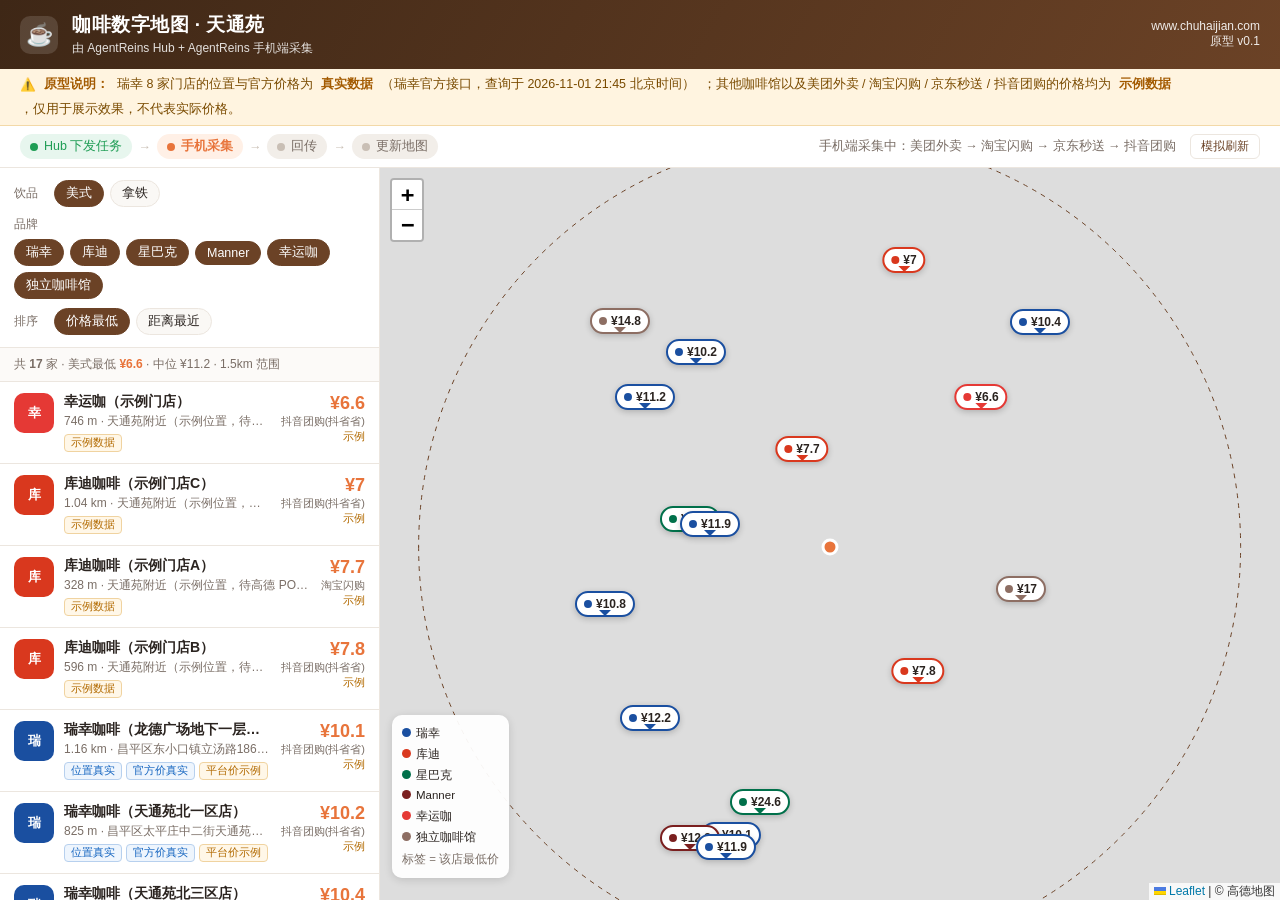
==== web/coffee-map/index.html @ 4ab8d0c3 "Add the Tiantongyuan coffee map as a static page. Vendor Leaflet 1.9.4 beside the page so it does no" ====
<!DOCTYPE html>
<html lang="zh-CN">
<head>
<meta charset="UTF-8">
<meta name="viewport" content="width=device-width, initial-scale=1, maximum-scale=1">
<title>咖啡数字地图 · 天通苑 | AgentReins Hub</title>
<link rel="stylesheet" href="./leaflet/leaflet.css">
<script src="./leaflet/leaflet.js"></script>
<style>
:root{--bg:#f6f3ef;--card:#fff;--ink:#2b2420;--sub:#7a6e66;--line:#ece6df;--brand:#6b4226;--accent:#e8743b;--ok:#1f9d55;--real:#1565c0;--demo:#b26a00;}
*{box-sizing:border-box;margin:0;padding:0}
html,body{height:100%;font-family:-apple-system,"PingFang SC","Microsoft YaHei","Noto Sans CJK SC",sans-serif;color:var(--ink);background:var(--bg)}
body{display:flex;flex-direction:column}
header{background:linear-gradient(120deg,#3e2716,#6b4226);color:#fff;padding:12px 20px;display:flex;align-items:center;gap:14px;flex-wrap:wrap}
.logo{width:38px;height:38px;border-radius:10px;background:#fff2;display:grid;place-items:center;font-size:22px}
header h1{font-size:19px;font-weight:700;letter-spacing:.5px}
header .subt{font-size:12px;opacity:.85;margin-top:2px}
header .right{margin-left:auto;font-size:12px;opacity:.9;text-align:right}
.demo-banner{background:#fff4e0;border-bottom:1px solid #f3d9a8;color:#7a4b00;font-size:12.5px;padding:7px 20px;display:flex;gap:8px;align-items:center;flex-wrap:wrap}
.demo-banner b{color:#a35a00}
.flow{background:#fff;border-bottom:1px solid var(--line);padding:8px 20px;display:flex;align-items:center;gap:6px;font-size:12.5px;overflow-x:auto;white-space:nowrap}
.step{display:flex;align-items:center;gap:6px;padding:4px 10px;border-radius:999px;background:#f2eee9;color:var(--sub);transition:.3s}
.step .dot{width:8px;height:8px;border-radius:50%;background:#c9bfb5}
.step.done{background:#e7f6ee;color:var(--ok)}.step.done .dot{background:var(--ok)}
.step.active{background:#fff0e6;color:var(--accent);font-weight:600}.step.active .dot{background:var(--accent);animation:pulse 1s infinite}
.arrow{color:#c9bfb5}
.flow .meta{margin-left:auto;color:var(--sub);padding-left:14px}
.flow button{margin-left:8px;border:1px solid var(--line);background:#fff;border-radius:6px;padding:3px 10px;cursor:pointer;font-size:12px;color:var(--brand)}
@keyframes pulse{50%{opacity:.3}}
main{flex:1;display:flex;min-height:0}
aside{width:380px;background:var(--card);border-right:1px solid var(--line);display:flex;flex-direction:column;min-height:0}
.filters{padding:12px 14px;border-bottom:1px solid var(--line);display:flex;flex-direction:column;gap:9px}
.row{display:flex;gap:6px;flex-wrap:wrap;align-items:center}
.row label{font-size:12px;color:var(--sub);width:34px}
.chip{border:1px solid var(--line);background:#faf8f5;border-radius:999px;padding:4px 11px;font-size:12.5px;cursor:pointer;user-select:none}
.chip.on{background:var(--brand);border-color:var(--brand);color:#fff}
.summary{padding:8px 14px;font-size:12px;color:var(--sub);border-bottom:1px solid var(--line);background:#fcfaf8}
.list{flex:1;overflow-y:auto}
.item{display:flex;gap:10px;padding:11px 14px;border-bottom:1px solid var(--line);cursor:pointer;transition:background .15s}
.item:hover{background:#faf6f1}.item.sel{background:#fff0e6}
.badge{width:40px;height:40px;border-radius:10px;display:grid;place-items:center;color:#fff;font-weight:700;font-size:13px;flex-shrink:0}
.item .info{flex:1;min-width:0}
.item .name{font-size:14px;font-weight:600;white-space:nowrap;overflow:hidden;text-overflow:ellipsis}
.item .addr{font-size:12px;color:var(--sub);white-space:nowrap;overflow:hidden;text-overflow:ellipsis;margin-top:2px}
.item .tags{margin-top:4px;display:flex;gap:4px;flex-wrap:wrap}
.tag{white-space:nowrap;display:inline-block;font-size:10.5px;padding:1px 6px;border-radius:4px;border:1px solid}
.tag.real{color:var(--real);border-color:#b7d0ee;background:#eef5fd}
.tag.demo{color:var(--demo);border-color:#f0d3a0;background:#fff7e8}
.tag.gray{color:var(--sub);border-color:var(--line);background:#f7f4f0}
.item .price{text-align:right;flex-shrink:0}
.item .price b{font-size:18px;color:var(--accent)}
.item .price small{display:block;font-size:11px;color:var(--sub)}
#map{flex:1;min-height:0}
.pin{background:none;border:none}
.pin div{transform:translate(-50%,-100%);position:absolute;left:0;top:0;background:#fff;border:2px solid var(--c);color:var(--ink);font-weight:700;font-size:12px;padding:2px 7px;border-radius:999px;white-space:nowrap;box-shadow:0 2px 6px #0003}
.pin div::after{content:"";position:absolute;left:50%;bottom:-7px;transform:translateX(-50%);border:6px solid transparent;border-top-color:var(--c)}
.pin div i{font-style:normal;display:inline-block;width:8px;height:8px;border-radius:50%;background:var(--c);margin-right:4px}
.pin.sel div{background:var(--c);color:#fff;z-index:999;transform:translate(-50%,-100%) scale(1.15)}
.pin.sel div i{background:#fff}
.card{position:absolute;right:16px;top:16px;width:430px;max-height:calc(100% - 32px);overflow-y:auto;background:#fff;border-radius:14px;box-shadow:0 10px 30px #0003;z-index:1000;display:none}
.card.show{display:block}
.card .hd{padding:14px 16px 10px;border-bottom:1px solid var(--line);position:relative}
.card .hd h2{font-size:17px;padding-right:28px}
.card .hd p{font-size:12.5px;color:var(--sub);margin-top:4px}
.close{position:absolute;right:12px;top:10px;border:none;background:#f2eee9;width:26px;height:26px;border-radius:50%;cursor:pointer;font-size:14px}
.card .bd{padding:10px 16px 14px}
.card h3{font-size:13.5px;margin:10px 0 6px;display:flex;justify-content:space-between;align-items:baseline}
.card h3 span{font-size:11.5px;color:var(--sub);font-weight:400}
table{width:100%;border-collapse:collapse;font-size:12.5px}
th{font-weight:500;color:var(--sub);text-align:left;padding:5px 4px;border-bottom:1px solid var(--line);font-size:11.5px}
td{padding:6px 4px;border-bottom:1px dashed var(--line);vertical-align:middle}
td.p{font-weight:700;text-align:right;white-space:nowrap}
td.p s{color:#b3a79c;font-weight:400;font-size:11px;margin-right:3px}
tr.best{background:#fff0e6}
tr.best td.p{color:var(--accent)}
.besttag{font-size:10px;background:var(--accent);color:#fff;border-radius:3px;padding:0 4px;margin-left:4px}
td.na{color:#c2b8ae;text-align:right}
td.t{font-size:11px;color:var(--sub);white-space:nowrap}
.note{font-size:11.5px;color:var(--sub);margin-top:10px;line-height:1.6;background:#faf8f5;border-radius:8px;padding:8px 10px}
.legend{position:absolute;left:12px;bottom:22px;z-index:900;background:#fffffff0;border-radius:10px;padding:8px 10px;font-size:11.5px;box-shadow:0 2px 8px #0002;line-height:1.8}
.legend i{display:inline-block;width:9px;height:9px;border-radius:50%;margin-right:5px}
.mapwrap{flex:1;position:relative;display:flex}
.toggle{display:none}
@media (max-width:820px){
 main{flex-direction:column-reverse}
 aside{width:100%;height:45%;border-right:none;border-top:1px solid var(--line)}
 .card{left:8px;right:8px;width:auto;top:8px;max-height:calc(100% - 16px)}
 header .right{display:none}
 .legend{bottom:8px}
 .flow .meta{display:none}
 .demo-banner{font-size:11.5px;padding:6px 12px}
 .demo-banner .long{display:none}
}
</style>
</head>
<body>
<header>
  <div class="logo">☕</div>
  <div>
    <h1>咖啡数字地图 · 天通苑</h1>
    <div class="subt">由 AgentReins Hub + AgentReins 手机端采集</div>
  </div>
  <div class="right">www.chuhaijian.com<br>原型 v0.1</div>
</header>
<div class="demo-banner">⚠️ <b>原型说明：</b><span class="short" style="display:none"></span>瑞幸 8 家门店的位置与官方价格为<b>真实数据</b><span class="long">（瑞幸官方接口，<span id="realTime"></span>）</span>；其他咖啡馆以及美团外卖 / 淘宝闪购 / 京东秒送 / 抖音团购的价格均为<b>示例数据</b>，仅用于展示效果，不代表实际价格。</div>
<div class="flow" id="flow">
  <div class="step" data-i="0"><span class="dot"></span>Hub 下发任务</div><span class="arrow">→</span>
  <div class="step" data-i="1"><span class="dot"></span>手机采集</div><span class="arrow">→</span>
  <div class="step" data-i="2"><span class="dot"></span>回传</div><span class="arrow">→</span>
  <div class="step" data-i="3"><span class="dot"></span>更新地图</div>
  <span class="meta" id="flowMeta">任务 #CM-TTY-001 · 只读采集，不下单</span>
  <button id="replay">模拟刷新</button>
</div>
<main>
  <aside>
    <div class="filters">
      <div class="row"><label>饮品</label><span class="chip on" data-drink="美式">美式</span><span class="chip" data-drink="拿铁">拿铁</span></div>
      <div class="row"><label>品牌</label><div class="row" id="brandChips"></div></div>
      <div class="row"><label>排序</label><span class="chip on" data-sort="price">价格最低</span><span class="chip" data-sort="dist">距离最近</span></div>
    </div>
    <div class="summary" id="summary"></div>
    <div class="list" id="list"></div>
  </aside>
  <div class="mapwrap">
    <div id="map"></div>
    <div class="legend" id="legend"></div>
    <div class="card" id="card"></div>
  </div>
</main>
<script>
// ===== 数据 =====
// 坐标为 GCJ-02（与高德瓦片一致）。中心：天通苑
const CENTER=[40.07,116.42];
const REAL_TIME='2026-11-01 21:45';   // 北京时间，瑞幸接口查询时间
const DEMO_TIME='2026-11-01 21:30';   // 示例数据的模拟采集时间
const PLATFORMS=[
  {k:'official',n:'品牌官方'},
  {k:'meituan',n:'美团外卖'},
  {k:'taobao',n:'淘宝闪购'},
  {k:'jd',n:'京东秒送'},
  {k:'douyin',n:'抖音团购(抖省省)'}
];
const BRANDS={
  '瑞幸':{c:'#1a4fa0',s:'瑞'},
  '库迪':{c:'#d9381e',s:'库'},
  '星巴克':{c:'#00704a',s:'星'},
  'Manner':{c:'#7a1f1f',s:'M'},
  '幸运咖':{c:'#e53935',s:'幸'},
  '独立咖啡馆':{c:'#8d6e63',s:'独'}
};
// 瑞幸：真实门店（queryShopList）+ 真实官方价（searchProductForMcp，大杯 标准美式 / 拿铁）
// initialPrice = 标价, estimatePrice = App 预估到手价
const luckinReal=[
 {id:389043,name:'瑞幸咖啡（天通苑北一区店）',addr:'昌平区太平庄中二街天通苑甲5号底商',lat:40.075971,lng:116.414246,hours:'07:00-22:00'},
 {id:385558,name:'瑞幸咖啡（华联天通苑店）',addr:'昌平区东三旗路28号华联天通苑购物中心负一层B1-ZD-24号',lat:40.070308,lng:116.414877,hours:'09:00-21:00'},
 {id:607210,name:'瑞幸咖啡（天通苑站B口临街店）',addr:'昌平区东小口镇天通苑西苑三区36号楼一层3单元102',lat:40.074488,lng:116.41209,hours:'07:00-21:30'},
 {id:604175,name:'瑞幸咖啡（天通西苑店）',addr:'昌平区太平庄中街天通西苑一区25号楼一层102',lat:40.067692,lng:116.410346,hours:'07:00-21:00'},
 {id:378023,name:'瑞幸咖啡（新华未来城B座店）',addr:'昌平区立汤路175号新华未来城大厦一层大堂',lat:40.063946,lng:116.412292,hours:'07:00-18:30'},
 {id:618778,name:'瑞幸咖啡（天通苑北三区店）',addr:'昌平区北七家镇天通北苑三区6号楼5单元102',lat:40.076955,lng:116.429043,hours:'07:00-21:00'},
 {id:614691,name:'瑞幸咖啡（龙德广场地下一层店）',addr:'昌平区东小口镇立汤路186号院1号楼龙德广场负一层B1009',lat:40.060095,lng:116.415782,hours:'10:00-21:30'},
 {id:378710,name:'瑞幸咖啡（龙德广场店）',addr:'昌平区立汤路186号龙德广场四层20号',lat:40.059723,lng:116.415535,hours:'10:00-21:00'}
];
const LUCKIN_PRICE={'美式':{list:15,est:12.45,prod:'标准美式 大杯'},'拿铁':{list:17,est:13.9,prod:'拿铁 大杯'}};

// 简单可复现的伪随机，用于生成示例平台价
let seed=7;function rnd(){seed=(seed*9301+49297)%233280;return seed/233280}
function demoPrice(base,spread){return Math.round((base+(rnd()-0.5)*spread)*10)/10}
function cell(p,src,real,time,orig){return p==null?null:{p,src,real,time,orig}}
function demoPlatforms(baseA,baseL,opts={}){
  const out={'美式':{},'拿铁':{}};
  for(const [d,b] of [['美式',baseA],['拿铁',baseL]]){
    out[d].meituan=cell(demoPrice(b*0.92,3),'手机端·美团外卖',false,DEMO_TIME);
    out[d].taobao=opts.noTaobao?null:cell(demoPrice(b*0.9,3),'手机端·淘宝闪购',false,DEMO_TIME);
    out[d].jd=opts.noJd?null:cell(demoPrice(b*0.95,3),'手机端·京东秒送',false,DEMO_TIME);
    out[d].douyin=opts.noDy?null:cell(demoPrice(b*0.8,2.5),'手机端·抖音团购',false,DEMO_TIME);
  }
  return out;
}
const cafes=[];
luckinReal.forEach((s,i)=>{
  const pr=demoPlatforms(13.5,15.5,{noDy:i%3===1,noJd:i%4===2});
  for(const d of ['美式','拿铁']) pr[d].official=cell(LUCKIN_PRICE[d].est,'瑞幸官方接口（真实）',true,REAL_TIME,LUCKIN_PRICE[d].list);
  cafes.push({...s,brand:'瑞幸',realLoc:true,prices:pr,prodNote:'瑞幸官方价：标准美式 / 拿铁，大杯，App 预估到手价（划线为标价）'});
});
// 示例门店（位置与价格均为示例）
const demoShops=[
 ['库迪咖啡（示例门店A）','库迪',40.0728,116.4188,9.9,12.9,{}],
 ['库迪咖啡（示例门店B）','库迪',40.0655,116.4238,9.9,12.9,{noJd:true}],
 ['库迪咖啡（示例门店C）','库迪',40.0790,116.4232,9.9,12.9,{}],
 ['星巴克（示例门店A）','星巴克',40.0612,116.4170,30,33,{noTaobao:true}],
 ['星巴克（示例门店B）','星巴克',40.0705,116.4140,30,33,{}],
 ['Manner Coffee（示例门店）','Manner',40.0600,116.4140,15,20,{noDy:true}],
 ['幸运咖（示例门店）','幸运咖',40.0745,116.4265,8,10,{noJd:true}],
 ['独立咖啡馆（示例·街角烘焙）','独立咖啡馆',40.0682,116.4282,22,26,{noTaobao:true,noJd:true}],
 ['独立咖啡馆（示例·社区小店）','独立咖啡馆',40.0770,116.4110,18,22,{noJd:true}]
];
demoShops.forEach(([name,brand,lat,lng,a,l,opts],i)=>{
  const pr=demoPlatforms(a,l,opts);
  pr['美式'].official=cell(a,'品牌官方（示例）',false,DEMO_TIME);
  pr['拿铁'].official=cell(l,'品牌官方（示例）',false,DEMO_TIME);
  cafes.push({id:'demo'+i,name,brand,addr:'天通苑附近（示例位置，待高德 POI 替换）',lat,lng,hours:'—',realLoc:false,prices:pr,prodNote:'示例价格：大杯美式 / 拿铁'});
});
function dist(a,b){const R=6371e3,toR=x=>x*Math.PI/180;const dLat=toR(b[0]-a[0]),dLng=toR(b[1]-a[1]);const h=Math.sin(dLat/2)**2+Math.cos(toR(a[0]))*Math.cos(toR(b[0]))*Math.sin(dLng/2)**2;return 2*R*Math.asin(Math.sqrt(h))}
cafes.forEach(c=>c.dist=dist(CENTER,[c.lat,c.lng]));
function cheapest(c,d){let best=null;for(const pf of PLATFORMS){const x=c.prices[d][pf.k];if(x&&(!best||x.p<best.p))best={...x,k:pf.k,n:pf.n}}return best}
const fmtD=m=>m<1000?Math.round(m)+' m':(m/1000).toFixed(2)+' km';
const fmtP=p=>'¥'+String(+p.toFixed(2));

// ===== 状态 =====
const state={drink:'美式',sort:'price',brands:new Set(Object.keys(BRANDS)),sel:null};

// ===== 地图 =====
const map=L.map('map',{zoomControl:true,attributionControl:true}).setView(CENTER,15);
L.tileLayer('https://webrd0{s}.is.autonavi.com/appmaptile?lang=zh_cn&size=1&scale=1&style=8&x={x}&y={y}&z={z}',{subdomains:['1','2','3','4'],maxZoom:18,attribution:'© 高德地图'}).addTo(map);
L.circleMarker(CENTER,{radius:7,color:'#fff',weight:3,fillColor:'#e8743b',fillOpacity:1}).addTo(map).bindTooltip('天通苑（中心）',{direction:'top'});
L.circle(CENTER,{radius:1500,color:'#6b4226',weight:1,dashArray:'4 6',fill:false}).addTo(map);
const markers={};

function render(){
  const d=state.drink;
  let rows=cafes.filter(c=>state.brands.has(c.brand)).map(c=>({c,best:cheapest(c,d)}));
  rows.sort((a,b)=>state.sort==='price'?(a.best.p-b.best.p||a.c.dist-b.c.dist):(a.c.dist-b.c.dist));
  // 列表
  const list=document.getElementById('list');list.innerHTML='';
  rows.forEach(({c,best})=>{
    const el=document.createElement('div');el.className='item'+(state.sel===c.id?' sel':'');
    const b=BRANDS[c.brand];
    el.innerHTML=`<div class="badge" style="background:${b.c}">${b.s}</div>
      <div class="info"><div class="name">${c.name}</div><div class="addr">${fmtD(c.dist)} · ${c.addr}</div>
      <div class="tags">${c.realLoc?'<span class="tag real">位置真实</span><span class="tag real">官方价真实</span><span class="tag demo">平台价示例</span>':'<span class="tag demo">示例数据</span>'}</div></div>
      <div class="price"><b>${fmtP(best.p)}</b><small>${best.n}</small>${best.real?'':'<small style="color:var(--demo)">示例</small>'}</div>`;
    el.onclick=()=>select(c.id,true);
    list.appendChild(el);
  });
  const all=rows.map(r=>r.best.p);
  document.getElementById('summary').innerHTML=rows.length?`共 <b>${rows.length}</b> 家 · ${d}最低 <b style="color:var(--accent)">${fmtP(Math.min(...all))}</b> · 中位 ${fmtP(all.slice().sort((a,b)=>a-b)[Math.floor(all.length/2)])} · 1.5km 范围`:'没有符合条件的门店';
  // 标记
  Object.values(markers).forEach(m=>map.removeLayer(m));
  rows.forEach(({c,best})=>{
    const b=BRANDS[c.brand];
    const icon=L.divIcon({className:'pin'+(state.sel===c.id?' sel':''),html:`<div style="--c:${b.c}"><i></i>${fmtP(best.p)}</div>`,iconSize:[0,0]});
    const m=L.marker([c.lat,c.lng],{icon,zIndexOffset:state.sel===c.id?1000:0,title:c.name}).addTo(map);
    m.on('click',()=>select(c.id,false));
    markers[c.id]=m;
  });
  if(state.sel)showCard(cafes.find(c=>c.id===state.sel));
}
function select(id,pan){state.sel=id;const c=cafes.find(x=>x.id===id);if(pan)map.panTo([c.lat,c.lng]);render()}
function showCard(c){
  const card=document.getElementById('card');
  const tbl=d=>{
    const best=cheapest(c,d);
    return `<h3>${d}<span>最低 ${fmtP(best.p)} · ${best.n}</span></h3><table><tr><th>平台</th><th style="text-align:right">价格</th><th>来源</th><th>更新</th></tr>`+
    PLATFORMS.map(pf=>{const x=c.prices[d][pf.k];
      if(!x)return `<tr><td>${pf.n}</td><td class="na">未上架</td><td>—</td><td class="t">—</td></tr>`;
      const isBest=x.p===best.p;
      return `<tr class="${isBest?'best':''}"><td>${pf.n}${isBest?'<span class="besttag">最低</span>':''}</td><td class="p">${x.orig?`<s>¥${x.orig}</s>`:''}${fmtP(x.p)}</td><td>${x.src} <span class="tag ${x.real?'real':'demo'}">${x.real?'真实':'示例数据'}</span></td><td class="t">${x.time.slice(5)}</td></tr>`}).join('')+'</table>';
  };
  card.innerHTML=`<div class="hd"><button class="close" onclick="closeCard()">✕</button><h2>${c.name}</h2>
   <p>📍 ${c.addr}</p><p>🚶 距天通苑中心 ${fmtD(c.dist)} · 🕘 ${c.hours} ${c.realLoc?'<span class="tag real">位置：瑞幸官方（真实）</span>':'<span class="tag demo">位置：示例</span>'}</p></div>
   <div class="bd">${tbl('美式')}${tbl('拿铁')}
   <div class="note">${c.prodNote}。<br>平台价由 AgentReins 手机端按定位在各 App 内<b>只读</b>查看后回传 Hub（当前为示例数据）；全程不下单、不领券、按正常浏览节奏采集。时间为北京时间。</div></div>`;
  card.classList.add('show');
}
function closeCard(){state.sel=null;document.getElementById('card').classList.remove('show');render()}

// ===== 筛选 =====
const bc=document.getElementById('brandChips');
Object.keys(BRANDS).forEach(b=>{const s=document.createElement('span');s.className='chip on';s.textContent=b;s.onclick=()=>{state.brands.has(b)?state.brands.delete(b):state.brands.add(b);s.classList.toggle('on');render()};bc.appendChild(s)});
document.querySelectorAll('[data-drink]').forEach(el=>el.onclick=()=>{document.querySelectorAll('[data-drink]').forEach(e=>e.classList.remove('on'));el.classList.add('on');state.drink=el.dataset.drink;render()});
document.querySelectorAll('[data-sort]').forEach(el=>el.onclick=()=>{document.querySelectorAll('[data-sort]').forEach(e=>e.classList.remove('on'));el.classList.add('on');state.sort=el.dataset.sort;render()});
document.getElementById('legend').innerHTML=Object.entries(BRANDS).map(([k,v])=>`<div><i style="background:${v.c}"></i>${k}</div>`).join('')+'<div style="color:#7a6e66;margin-top:2px">标签 = 该店最低价</div>';
document.getElementById('realTime').textContent='查询于 '+REAL_TIME+' 北京时间';

// ===== 任务流程（模拟）=====
const flowTexts=['Hub 已下发任务 #CM-TTY-001（天通苑 · 4 个平台）','手机端采集中：美团外卖 → 淘宝闪购 → 京东秒送 → 抖音团购','回传 17 家门店 / 136 条价格到 Hub','地图已更新 · '+DEMO_TIME+'（示例）'];
function runFlow(final){
  const steps=[...document.querySelectorAll('.step')];const meta=document.getElementById('flowMeta');
  if(final){steps.forEach(s=>{s.className='step done'});meta.textContent=flowTexts[3];return}
  let i=0;steps.forEach(s=>s.className='step');
  (function tick(){steps.forEach((s,j)=>s.className='step'+(j<i?' done':j===i?' active':''));meta.textContent=flowTexts[i];
    if(i<3){i++;setTimeout(tick,1100)}else setTimeout(()=>runFlow(true),900)})();
}
document.getElementById('replay').onclick=()=>runFlow(false);
render();
if(location.hash==='#static'){runFlow(true)}else runFlow(false);
if(location.hash==='#static'||location.search.includes('demo=card'))select(389043,false);
</script>
</body>
</html>
---- web/coffee-map/leaflet/leaflet.css ----
/* required styles */

.leaflet-pane,
.leaflet-tile,
.leaflet-marker-icon,
.leaflet-marker-shadow,
.leaflet-tile-container,
.leaflet-pane > svg,
.leaflet-pane > canvas,
.leaflet-zoom-box,
.leaflet-image-layer,
.leaflet-layer {
	position: absolute;
	left: 0;
	top: 0;
	}
.leaflet-container {
	overflow: hidden;
	}
.leaflet-tile,
.leaflet-marker-icon,
.leaflet-marker-shadow {
	-webkit-user-select: none;
	   -moz-user-select: none;
	        user-select: none;
	  -webkit-user-drag: none;
	}
/* Prevents IE11 from highlighting tiles in blue */
.leaflet-tile::selection {
	background: transparent;
}
/* Safari renders non-retina tile on retina better with this, but Chrome is worse */
.leaflet-safari .leaflet-tile {
	image-rendering: -webkit-optimize-contrast;
	}
/* hack that prevents hw layers "stretching" when loading new tiles */
.leaflet-safari .leaflet-tile-container {
	width: 1600px;
	height: 1600px;
	-webkit-transform-origin: 0 0;
	}
.leaflet-marker-icon,
.leaflet-marker-shadow {
	display: block;
	}
/* .leaflet-container svg: reset svg max-width decleration shipped in Joomla! (joomla.org) 3.x */
/* .leaflet-container img: map is broken in FF if you have max-width: 100% on tiles */
.leaflet-container .leaflet-overlay-pane svg {
	max-width: none !important;
	max-height: none !important;
	}
.leaflet-container .leaflet-marker-pane img,
.leaflet-container .leaflet-shadow-pane img,
.leaflet-container .leaflet-tile-pane img,
.leaflet-container img.leaflet-image-layer,
.leaflet-container .leaflet-tile {
	max-width: none !important;
	max-height: none !important;
	width: auto;
	padding: 0;
	}

.leaflet-container img.leaflet-tile {
	/* See: https://bugs.chromium.org/p/chromium/issues/detail?id=600120 */
	mix-blend-mode: plus-lighter;
}

.leaflet-container.leaflet-touch-zoom {
	-ms-touch-action: pan-x pan-y;
	touch-action: pan-x pan-y;
	}
.leaflet-container.leaflet-touch-drag {
	-ms-touch-action: pinch-zoom;
	/* Fallback for FF which doesn't support pinch-zoom */
	touch-action: none;
	touch-action: pinch-zoom;
}
.leaflet-container.leaflet-touch-drag.leaflet-touch-zoom {
	-ms-touch-action: none;
	touch-action: none;
}
.leaflet-container {
	-webkit-tap-highlight-color: transparent;
}
.leaflet-container a {
	-webkit-tap-highlight-color: rgba(51, 181, 229, 0.4);
}
.leaflet-tile {
	filter: inherit;
	visibility: hidden;
	}
.leaflet-tile-loaded {
	visibility: inherit;
	}
.leaflet-zoom-box {
	width: 0;
	height: 0;
	-moz-box-sizing: border-box;
	     box-sizing: border-box;
	z-index: 800;
	}
/* workaround for https://bugzilla.mozilla.org/show_bug.cgi?id=888319 */
.leaflet-overlay-pane svg {
	-moz-user-select: none;
	}

.leaflet-pane         { z-index: 400; }

.leaflet-tile-pane    { z-index: 200; }
.leaflet-overlay-pane { z-index: 400; }
.leaflet-shadow-pane  { z-index: 500; }
.leaflet-marker-pane  { z-index: 600; }
.leaflet-tooltip-pane   { z-index: 650; }
.leaflet-popup-pane   { z-index: 700; }

.leaflet-map-pane canvas { z-index: 100; }
.leaflet-map-pane svg    { z-index: 200; }

.leaflet-vml-shape {
	width: 1px;
	height: 1px;
	}
.lvml {
	behavior: url(#default#VML);
	display: inline-block;
	position: absolute;
	}


/* control positioning */

.leaflet-control {
	position: relative;
	z-index: 800;
	pointer-events: visiblePainted; /* IE 9-10 doesn't have auto */
	pointer-events: auto;
	}
.leaflet-top,
.leaflet-bottom {
	position: absolute;
	z-index: 1000;
	pointer-events: none;
	}
.leaflet-top {
	top: 0;
	}
.leaflet-right {
	right: 0;
	}
.leaflet-bottom {
	bottom: 0;
	}
.leaflet-left {
	left: 0;
	}
.leaflet-control {
	float: left;
	clear: both;
	}
.leaflet-right .leaflet-control {
	float: right;
	}
.leaflet-top .leaflet-control {
	margin-top: 10px;
	}
.leaflet-bottom .leaflet-control {
	margin-bottom: 10px;
	}
.leaflet-left .leaflet-control {
	margin-left: 10px;
	}
.leaflet-right .leaflet-control {
	margin-right: 10px;
	}


/* zoom and fade animations */

.leaflet-fade-anim .leaflet-popup {
	opacity: 0;
	-webkit-transition: opacity 0.2s linear;
	   -moz-transition: opacity 0.2s linear;
	        transition: opacity 0.2s linear;
	}
.leaflet-fade-anim .leaflet-map-pane .leaflet-popup {
	opacity: 1;
	}
.leaflet-zoom-animated {
	-webkit-transform-origin: 0 0;
	    -ms-transform-origin: 0 0;
	        transform-origin: 0 0;
	}
svg.leaflet-zoom-animated {
	will-change: transform;
}

.leaflet-zoom-anim .leaflet-zoom-animated {
	-webkit-transition: -webkit-transform 0.25s cubic-bezier(0,0,0.25,1);
	   -moz-transition:    -moz-transform 0.25s cubic-bezier(0,0,0.25,1);
	        transition:         transform 0.25s cubic-bezier(0,0,0.25,1);
	}
.leaflet-zoom-anim .leaflet-tile,
.leaflet-pan-anim .leaflet-tile {
	-webkit-transition: none;
	   -moz-transition: none;
	        transition: none;
	}

.leaflet-zoom-anim .leaflet-zoom-hide {
	visibility: hidden;
	}


/* cursors */

.leaflet-interactive {
	cursor: pointer;
	}
.leaflet-grab {
	cursor: -webkit-grab;
	cursor:    -moz-grab;
	cursor:         grab;
	}
.leaflet-crosshair,
.leaflet-crosshair .leaflet-interactive {
	cursor: crosshair;
	}
.leaflet-popup-pane,
.leaflet-control {
	cursor: auto;
	}
.leaflet-dragging .leaflet-grab,
.leaflet-dragging .leaflet-grab .leaflet-interactive,
.leaflet-dragging .leaflet-marker-draggable {
	cursor: move;
	cursor: -webkit-grabbing;
	cursor:    -moz-grabbing;
	cursor:         grabbing;
	}

/* marker & overlays interactivity */
.leaflet-marker-icon,
.leaflet-marker-shadow,
.leaflet-image-layer,
.leaflet-pane > svg path,
.leaflet-tile-container {
	pointer-events: none;
	}

.leaflet-marker-icon.leaflet-interactive,
.leaflet-image-layer.leaflet-interactive,
.leaflet-pane > svg path.leaflet-interactive,
svg.leaflet-image-layer.leaflet-interactive path {
	pointer-events: visiblePainted; /* IE 9-10 doesn't have auto */
	pointer-events: auto;
	}

/* visual tweaks */

.leaflet-container {
	background: #ddd;
	outline-offset: 1px;
	}
.leaflet-container a {
	color: #0078A8;
	}
.leaflet-zoom-box {
	border: 2px dotted #38f;
	background: rgba(255,255,255,0.5);
	}


/* general typography */
.leaflet-container {
	font-family: "Helvetica Neue", Arial, Helvetica, sans-serif;
	font-size: 12px;
	font-size: 0.75rem;
	line-height: 1.5;
	}


/* general toolbar styles */

.leaflet-bar {
	box-shadow: 0 1px 5px rgba(0,0,0,0.65);
	border-radius: 4px;
	}
.leaflet-bar a {
	background-color: #fff;
	border-bottom: 1px solid #ccc;
	width: 26px;
	height: 26px;
	line-height: 26px;
	display: block;
	text-align: center;
	text-decoration: none;
	color: black;
	}
.leaflet-bar a,
.leaflet-control-layers-toggle {
	background-position: 50% 50%;
	background-repeat: no-repeat;
	display: block;
	}
.leaflet-bar a:hover,
.leaflet-bar a:focus {
	background-color: #f4f4f4;
	}
.leaflet-bar a:first-child {
	border-top-left-radius: 4px;
	border-top-right-radius: 4px;
	}
.leaflet-bar a:last-child {
	border-bottom-left-radius: 4px;
	border-bottom-right-radius: 4px;
	border-bottom: none;
	}
.leaflet-bar a.leaflet-disabled {
	cursor: default;
	background-color: #f4f4f4;
	color: #bbb;
	}

.leaflet-touch .leaflet-bar a {
	width: 30px;
	height: 30px;
	line-height: 30px;
	}
.leaflet-touch .leaflet-bar a:first-child {
	border-top-left-radius: 2px;
	border-top-right-radius: 2px;
	}
.leaflet-touch .leaflet-bar a:last-child {
	border-bottom-left-radius: 2px;
	border-bottom-right-radius: 2px;
	}

/* zoom control */

.leaflet-control-zoom-in,
.leaflet-control-zoom-out {
	font: bold 18px 'Lucida Console', Monaco, monospace;
	text-indent: 1px;
	}

.leaflet-touch .leaflet-control-zoom-in, .leaflet-touch .leaflet-control-zoom-out  {
	font-size: 22px;
	}


/* layers control */

.leaflet-control-layers {
	box-shadow: 0 1px 5px rgba(0,0,0,0.4);
	background: #fff;
	border-radius: 5px;
	}
.leaflet-control-layers-toggle {
	background-image: url(images/layers.png);
	width: 36px;
	height: 36px;
	}
.leaflet-retina .leaflet-control-layers-toggle {
	background-image: url(images/layers-2x.png);
	background-size: 26px 26px;
	}
.leaflet-touch .leaflet-control-layers-toggle {
	width: 44px;
	height: 44px;
	}
.leaflet-control-layers .leaflet-control-layers-list,
.leaflet-control-layers-expanded .leaflet-control-layers-toggle {
	display: none;
	}
.leaflet-control-layers-expanded .leaflet-control-layers-list {
	display: block;
	position: relative;
	}
.leaflet-control-layers-expanded {
	padding: 6px 10px 6px 6px;
	color: #333;
	background: #fff;
	}
.leaflet-control-layers-scrollbar {
	overflow-y: scroll;
	overflow-x: hidden;
	padding-right: 5px;
	}
.leaflet-control-layers-selector {
	margin-top: 2px;
	position: relative;
	top: 1px;
	}
.leaflet-control-layers label {
	display: block;
	font-size: 13px;
	font-size: 1.08333em;
	}
.leaflet-control-layers-separator {
	height: 0;
	border-top: 1px solid #ddd;
	margin: 5px -10px 5px -6px;
	}

/* Default icon URLs */
.leaflet-default-icon-path { /* used only in path-guessing heuristic, see L.Icon.Default */
	background-image: url(images/marker-icon.png);
	}


/* attribution and scale controls */

.leaflet-container .leaflet-control-attribution {
	background: #fff;
	background: rgba(255, 255, 255, 0.8);
	margin: 0;
	}
.leaflet-control-attribution,
.leaflet-control-scale-line {
	padding: 0 5px;
	color: #333;
	line-height: 1.4;
	}
.leaflet-control-attribution a {
	text-decoration: none;
	}
.leaflet-control-attribution a:hover,
.leaflet-control-attribution a:focus {
	text-decoration: underline;
	}
.leaflet-attribution-flag {
	display: inline !important;
	vertical-align: baseline !important;
	width: 1em;
	height: 0.6669em;
	}
.leaflet-left .leaflet-control-scale {
	margin-left: 5px;
	}
.leaflet-bottom .leaflet-control-scale {
	margin-bottom: 5px;
	}
.leaflet-control-scale-line {
	border: 2px solid #777;
	border-top: none;
	line-height: 1.1;
	padding: 2px 5px 1px;
	white-space: nowrap;
	-moz-box-sizing: border-box;
	     box-sizing: border-box;
	background: rgba(255, 255, 255, 0.8);
	text-shadow: 1px 1px #fff;
	}
.leaflet-control-scale-line:not(:first-child) {
	border-top: 2px solid #777;
	border-bottom: none;
	margin-top: -2px;
	}
.leaflet-control-scale-line:not(:first-child):not(:last-child) {
	border-bottom: 2px solid #777;
	}

.leaflet-touch .leaflet-control-attribution,
.leaflet-touch .leaflet-control-layers,
.leaflet-touch .leaflet-bar {
	box-shadow: none;
	}
.leaflet-touch .leaflet-control-layers,
.leaflet-touch .leaflet-bar {
	border: 2px solid rgba(0,0,0,0.2);
	background-clip: padding-box;
	}


/* popup */

.leaflet-popup {
	position: absolute;
	text-align: center;
	margin-bottom: 20px;
	}
.leaflet-popup-content-wrapper {
	padding: 1px;
	text-align: left;
	border-radius: 12px;
	}
.leaflet-popup-content {
	margin: 13px 24px 13px 20px;
	line-height: 1.3;
	font-size: 13px;
	font-size: 1.08333em;
	min-height: 1px;
	}
.leaflet-popup-content p {
	margin: 17px 0;
	margin: 1.3em 0;
	}
.leaflet-popup-tip-container {
	width: 40px;
	height: 20px;
	position: absolute;
	left: 50%;
	margin-top: -1px;
	margin-left: -20px;
	overflow: hidden;
	pointer-events: none;
	}
.leaflet-popup-tip {
	width: 17px;
	height: 17px;
	padding: 1px;

	margin: -10px auto 0;
	pointer-events: auto;

	-webkit-transform: rotate(45deg);
	   -moz-transform: rotate(45deg);
	    -ms-transform: rotate(45deg);
	        transform: rotate(45deg);
	}
.leaflet-popup-content-wrapper,
.leaflet-popup-tip {
	background: white;
	color: #333;
	box-shadow: 0 3px 14px rgba(0,0,0,0.4);
	}
.leaflet-container a.leaflet-popup-close-button {
	position: absolute;
	top: 0;
	right: 0;
	border: none;
	text-align: center;
	width: 24px;
	height: 24px;
	font: 16px/24px Tahoma, Verdana, sans-serif;
	color: #757575;
	text-decoration: none;
	background: transparent;
	}
.leaflet-container a.leaflet-popup-close-button:hover,
.leaflet-container a.leaflet-popup-close-button:focus {
	color: #585858;
	}
.leaflet-popup-scrolled {
	overflow: auto;
	}

.leaflet-oldie .leaflet-popup-content-wrapper {
	-ms-zoom: 1;
	}
.leaflet-oldie .leaflet-popup-tip {
	width: 24px;
	margin: 0 auto;

	-ms-filter: "progid:DXImageTransform.Microsoft.Matrix(M11=0.70710678, M12=0.70710678, M21=-0.70710678, M22=0.70710678)";
	filter: progid:DXImageTransform.Microsoft.Matrix(M11=0.70710678, M12=0.70710678, M21=-0.70710678, M22=0.70710678);
	}

.leaflet-oldie .leaflet-control-zoom,
.leaflet-oldie .leaflet-control-layers,
.leaflet-oldie .leaflet-popup-content-wrapper,
.leaflet-oldie .leaflet-popup-tip {
	border: 1px solid #999;
	}


/* div icon */

.leaflet-div-icon {
	background: #fff;
	border: 1px solid #666;
	}


/* Tooltip */
/* Base styles for the element that has a tooltip */
.leaflet-tooltip {
	position: absolute;
	padding: 6px;
	background-color: #fff;
	border: 1px solid #fff;
	border-radius: 3px;
	color: #222;
	white-space: nowrap;
	-webkit-user-select: none;
	-moz-user-select: none;
	-ms-user-select: none;
	user-select: none;
	pointer-events: none;
	box-shadow: 0 1px 3px rgba(0,0,0,0.4);
	}
.leaflet-tooltip.leaflet-interactive {
	cursor: pointer;
	pointer-events: auto;
	}
.leaflet-tooltip-top:before,
.leaflet-tooltip-bottom:before,
.leaflet-tooltip-left:before,
.leaflet-tooltip-right:before {
	position: absolute;
	pointer-events: none;
	border: 6px solid transparent;
	background: transparent;
	content: "";
	}

/* Directions */

.leaflet-tooltip-bottom {
	margin-top: 6px;
}
.leaflet-tooltip-top {
	margin-top: -6px;
}
.leaflet-tooltip-bottom:before,
.leaflet-tooltip-top:before {
	left: 50%;
	margin-left: -6px;
	}
.leaflet-tooltip-top:before {
	bottom: 0;
	margin-bottom: -12px;
	border-top-color: #fff;
	}
.leaflet-tooltip-bottom:before {
	top: 0;
	margin-top: -12px;
	margin-left: -6px;
	border-bottom-color: #fff;
	}
.leaflet-tooltip-left {
	margin-left: -6px;
}
.leaflet-tooltip-right {
	margin-left: 6px;
}
.leaflet-tooltip-left:before,
.leaflet-tooltip-right:before {
	top: 50%;
	margin-top: -6px;
	}
.leaflet-tooltip-left:before {
	right: 0;
	margin-right: -12px;
	border-left-color: #fff;
	}
.leaflet-tooltip-right:before {
	left: 0;
	margin-left: -12px;
	border-right-color: #fff;
	}

/* Printing */

@media print {
	/* Prevent printers from removing background-images of controls. */
	.leaflet-control {
		-webkit-print-color-adjust: exact;
		print-color-adjust: exact;
		}
	}
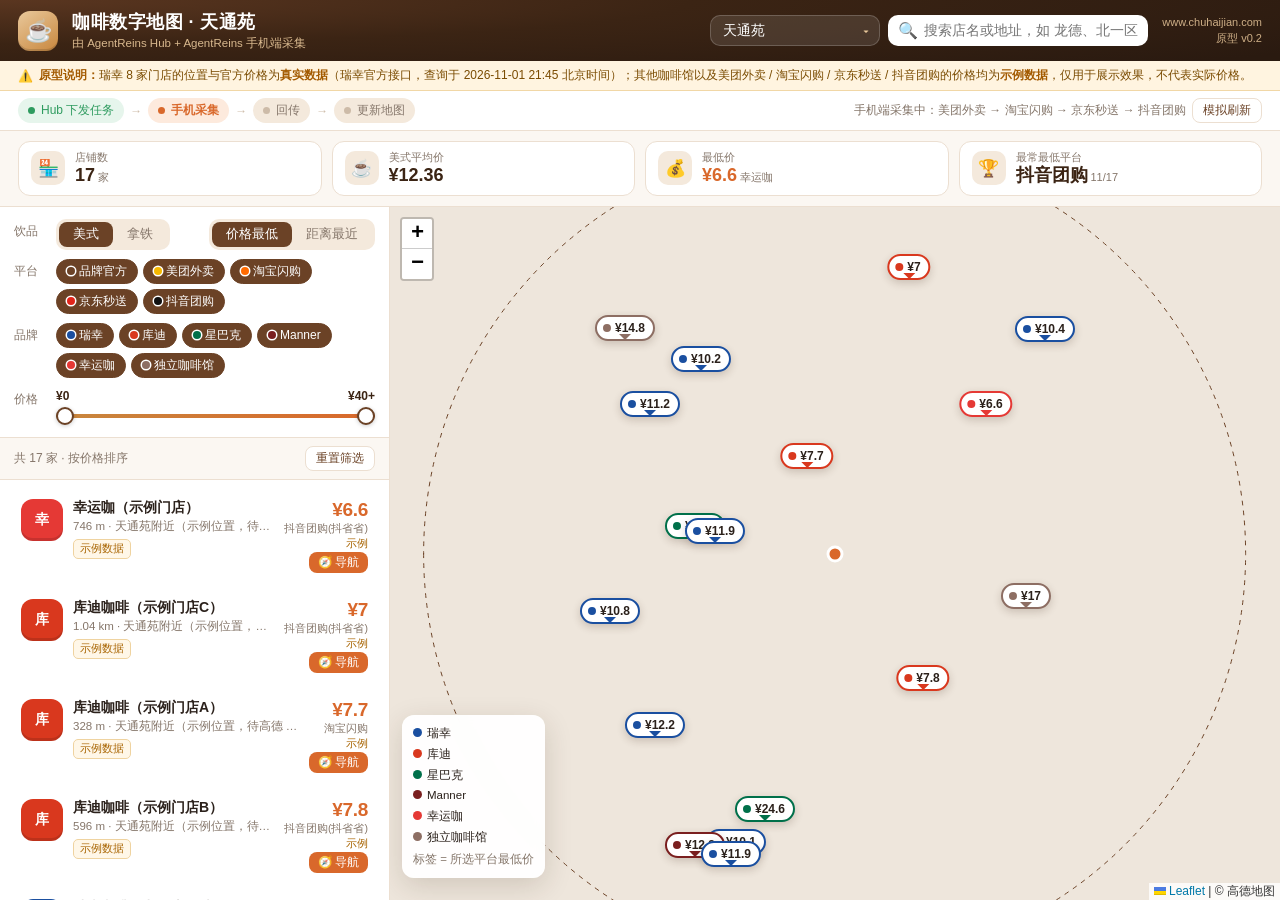
==== commit 29b088ee: "Replace the coffee map page with the v2 prototype. Keep the uploaded file byte-for-byte, including d" ====
--- a/web/coffee-map/index.html
+++ b/web/coffee-map/index.html
@@ -2,128 +2,230 @@
 <html lang="zh-CN">
 <head>
 <meta charset="UTF-8">
-<meta name="viewport" content="width=device-width, initial-scale=1, maximum-scale=1">
+<meta name="viewport" content="width=device-width, initial-scale=1, maximum-scale=1, viewport-fit=cover">
+<meta name="theme-color" content="#3b2414">
 <title>咖啡数字地图 · 天通苑 | AgentReins Hub</title>
 <link rel="stylesheet" href="./leaflet/leaflet.css">
 <script src="./leaflet/leaflet.js"></script>
 <style>
-:root{--bg:#f6f3ef;--card:#fff;--ink:#2b2420;--sub:#7a6e66;--line:#ece6df;--brand:#6b4226;--accent:#e8743b;--ok:#1f9d55;--real:#1565c0;--demo:#b26a00;}
+:root{
+ --espresso:#2a1a10;--roast:#3b2414;--mocha:#6b4226;--caramel:#c8873e;--crema:#e9c89b;--latte:#f4e9dc;--foam:#fbf7f2;
+ --ink:#2b211b;--sub:#85766a;--line:#ecdfd1;--card:#fff;--accent:#d9682b;--ok:#2e9b5f;--real:#1d5fb8;--demo:#a86400;
+ --r:14px;--sh:0 8px 28px rgba(59,36,20,.16);--ease:cubic-bezier(.22,.8,.26,1);
+}
 *{box-sizing:border-box;margin:0;padding:0}
-html,body{height:100%;font-family:-apple-system,"PingFang SC","Microsoft YaHei","Noto Sans CJK SC",sans-serif;color:var(--ink);background:var(--bg)}
-body{display:flex;flex-direction:column}
-header{background:linear-gradient(120deg,#3e2716,#6b4226);color:#fff;padding:12px 20px;display:flex;align-items:center;gap:14px;flex-wrap:wrap}
-.logo{width:38px;height:38px;border-radius:10px;background:#fff2;display:grid;place-items:center;font-size:22px}
-header h1{font-size:19px;font-weight:700;letter-spacing:.5px}
-header .subt{font-size:12px;opacity:.85;margin-top:2px}
-header .right{margin-left:auto;font-size:12px;opacity:.9;text-align:right}
-.demo-banner{background:#fff4e0;border-bottom:1px solid #f3d9a8;color:#7a4b00;font-size:12.5px;padding:7px 20px;display:flex;gap:8px;align-items:center;flex-wrap:wrap}
+html,body{height:100%;font-family:-apple-system,"PingFang SC","Microsoft YaHei","Noto Sans CJK SC",sans-serif;color:var(--ink);background:var(--foam);-webkit-font-smoothing:antialiased}
+body{display:flex;flex-direction:column;overflow:hidden}
+button,input,select{font:inherit;color:inherit}
+/* header */
+header{background:radial-gradient(120% 160% at 0% 0%,#5a3620 0%,var(--roast) 45%,var(--espresso) 100%);color:#fff;padding:10px 18px;display:flex;align-items:center;gap:14px;flex-wrap:wrap;position:relative;z-index:1200}
+.logo{width:40px;height:40px;border-radius:12px;background:linear-gradient(145deg,var(--crema),var(--caramel));display:grid;place-items:center;font-size:22px;box-shadow:inset 0 -2px 0 #0002}
+.ttl h1{font-size:18px;font-weight:700;letter-spacing:.5px;display:flex;align-items:center;gap:6px}
+.ttl .subt{font-size:11.5px;color:var(--crema);margin-top:2px;opacity:.9}
+.hctl{margin-left:auto;display:flex;gap:8px;align-items:center;flex-wrap:wrap}
+.select{position:relative}
+.select select{appearance:none;-webkit-appearance:none;background:#ffffff1c;border:1px solid #ffffff30;color:#fff;border-radius:10px;padding:7px 30px 7px 12px;cursor:pointer;font-size:13.5px;transition:background .2s}
+.select select:hover{background:#ffffff2a}
+.select select option{color:var(--ink)}
+.select::after{content:"▾";position:absolute;right:11px;top:50%;transform:translateY(-50%);pointer-events:none;color:var(--crema);font-size:12px}
+.search{display:flex;align-items:center;gap:6px;background:#fff;border-radius:10px;padding:0 10px;width:260px;transition:box-shadow .2s}
+.search:focus-within{box-shadow:0 0 0 3px #e9c89b80}
+.search input{border:none;outline:none;padding:8px 0;font-size:13.5px;flex:1;min-width:0;background:none}
+.search .x{border:none;background:none;cursor:pointer;color:var(--sub);display:none}
+.search.has .x{display:block}
+.brandtag{font-size:11px;color:var(--crema);opacity:.85;text-align:right;line-height:1.4}
+/* banner + flow */
+.demo-banner{background:#fff4e0;border-bottom:1px solid #f1d7a6;color:#7a4b00;font-size:12px;padding:6px 18px;display:flex;gap:6px;align-items:center}
 .demo-banner b{color:#a35a00}
-.flow{background:#fff;border-bottom:1px solid var(--line);padding:8px 20px;display:flex;align-items:center;gap:6px;font-size:12.5px;overflow-x:auto;white-space:nowrap}
-.step{display:flex;align-items:center;gap:6px;padding:4px 10px;border-radius:999px;background:#f2eee9;color:var(--sub);transition:.3s}
-.step .dot{width:8px;height:8px;border-radius:50%;background:#c9bfb5}
-.step.done{background:#e7f6ee;color:var(--ok)}.step.done .dot{background:var(--ok)}
-.step.active{background:#fff0e6;color:var(--accent);font-weight:600}.step.active .dot{background:var(--accent);animation:pulse 1s infinite}
-.arrow{color:#c9bfb5}
+.flow{background:#fff;border-bottom:1px solid var(--line);padding:7px 18px;display:flex;align-items:center;gap:6px;font-size:12px;overflow-x:auto;white-space:nowrap;scrollbar-width:none}
+.step{display:flex;align-items:center;gap:6px;padding:4px 10px;border-radius:999px;background:var(--latte);color:var(--sub);transition:all .35s var(--ease)}
+.step .dot{width:7px;height:7px;border-radius:50%;background:#cdbba8}
+.step.done{background:#e6f5ec;color:var(--ok)}.step.done .dot{background:var(--ok)}
+.step.active{background:#fdeadd;color:var(--accent);font-weight:600}.step.active .dot{background:var(--accent);animation:pulse 1s infinite}
+.arrow{color:#cdbba8}
 .flow .meta{margin-left:auto;color:var(--sub);padding-left:14px}
-.flow button{margin-left:8px;border:1px solid var(--line);background:#fff;border-radius:6px;padding:3px 10px;cursor:pointer;font-size:12px;color:var(--brand)}
+.btn-ghost{border:1px solid var(--line);background:#fff;border-radius:8px;padding:3px 10px;cursor:pointer;font-size:12px;color:var(--mocha);transition:all .2s}
+.btn-ghost:hover{background:var(--latte)}
 @keyframes pulse{50%{opacity:.3}}
-main{flex:1;display:flex;min-height:0}
-aside{width:380px;background:var(--card);border-right:1px solid var(--line);display:flex;flex-direction:column;min-height:0}
-.filters{padding:12px 14px;border-bottom:1px solid var(--line);display:flex;flex-direction:column;gap:9px}
-.row{display:flex;gap:6px;flex-wrap:wrap;align-items:center}
-.row label{font-size:12px;color:var(--sub);width:34px}
-.chip{border:1px solid var(--line);background:#faf8f5;border-radius:999px;padding:4px 11px;font-size:12.5px;cursor:pointer;user-select:none}
-.chip.on{background:var(--brand);border-color:var(--brand);color:#fff}
-.summary{padding:8px 14px;font-size:12px;color:var(--sub);border-bottom:1px solid var(--line);background:#fcfaf8}
-.list{flex:1;overflow-y:auto}
-.item{display:flex;gap:10px;padding:11px 14px;border-bottom:1px solid var(--line);cursor:pointer;transition:background .15s}
-.item:hover{background:#faf6f1}.item.sel{background:#fff0e6}
-.badge{width:40px;height:40px;border-radius:10px;display:grid;place-items:center;color:#fff;font-weight:700;font-size:13px;flex-shrink:0}
+/* stats strip */
+.stats{display:grid;grid-template-columns:repeat(4,1fr);gap:10px;padding:10px 18px;background:linear-gradient(var(--foam),var(--foam));border-bottom:1px solid var(--line)}
+.stat{background:#fff;border:1px solid var(--line);border-radius:12px;padding:8px 12px;display:flex;align-items:center;gap:10px;transition:transform .25s var(--ease),box-shadow .25s}
+.stat:hover{transform:translateY(-1px);box-shadow:0 4px 14px #3b24140f}
+.stat .ic{width:34px;height:34px;border-radius:10px;display:grid;place-items:center;font-size:17px;background:var(--latte);flex-shrink:0}
+.stat .k{font-size:11px;color:var(--sub)}
+.stat .v{font-size:18px;font-weight:700;color:var(--roast);line-height:1.2;white-space:nowrap;overflow:hidden;text-overflow:ellipsis}
+.stat .v small{font-size:11px;font-weight:400;color:var(--sub);margin-left:3px}
+.stat.hl .v{color:var(--accent)}
+/* main */
+main{flex:1;display:flex;min-height:0;position:relative}
+aside{width:390px;background:var(--card);border-right:1px solid var(--line);display:flex;flex-direction:column;min-height:0;z-index:1000}
+.grab{display:none}
+.filters{padding:12px 14px 10px;border-bottom:1px solid var(--line);display:flex;flex-direction:column;gap:9px}
+.frow{display:flex;gap:8px;align-items:flex-start}
+.frow>label{font-size:11.5px;color:var(--sub);width:34px;flex-shrink:0;padding-top:5px}
+.chips{display:flex;gap:5px;flex-wrap:wrap}
+.chip{border:1px solid var(--line);background:var(--foam);border-radius:999px;padding:3px 10px;font-size:12px;cursor:pointer;user-select:none;transition:all .18s var(--ease);display:inline-flex;align-items:center;gap:4px}
+.chip:hover{border-color:var(--crema)}
+.chip.on{background:var(--mocha);border-color:var(--mocha);color:#fff}
+.chip .sw{width:8px;height:8px;border-radius:50%;box-shadow:0 0 0 1.5px #fff}
+.seg{display:inline-flex;background:var(--latte);border-radius:10px;padding:3px;position:relative}
+.seg button{border:none;background:none;padding:4px 14px;font-size:12.5px;border-radius:8px;cursor:pointer;color:var(--sub);position:relative;z-index:1;transition:color .2s}
+.seg button.on{color:#fff}
+.seg .pill{position:absolute;top:3px;bottom:3px;border-radius:8px;background:var(--mocha);transition:all .3s var(--ease);z-index:0}
+/* range */
+.range{flex:1;padding-top:2px}
+.range .vals{display:flex;justify-content:space-between;font-size:12px;color:var(--roast);font-weight:600;margin-bottom:2px}
+.range .track{position:relative;height:22px}
+.range .track .bar{position:absolute;left:0;right:0;top:9px;height:4px;border-radius:2px;background:var(--line)}
+.range .track .fill{position:absolute;top:9px;height:4px;border-radius:2px;background:linear-gradient(90deg,var(--caramel),var(--accent))}
+.range input{position:absolute;left:0;width:100%;top:0;height:22px;-webkit-appearance:none;appearance:none;background:none;pointer-events:none;margin:0}
+.range input::-webkit-slider-thumb{-webkit-appearance:none;pointer-events:auto;width:18px;height:18px;border-radius:50%;background:#fff;border:2px solid var(--mocha);box-shadow:0 1px 4px #0003;cursor:pointer}
+.range input::-moz-range-thumb{pointer-events:auto;width:16px;height:16px;border-radius:50%;background:#fff;border:2px solid var(--mocha);cursor:pointer}
+.listhd{padding:8px 14px;font-size:12px;color:var(--sub);border-bottom:1px solid var(--line);background:var(--foam);display:flex;justify-content:space-between;align-items:center}
+.list{flex:1;overflow-y:auto;padding:8px 10px 14px;scroll-behavior:smooth}
+.item{display:flex;gap:10px;padding:10px;border-radius:12px;border:1px solid transparent;cursor:pointer;transition:all .2s var(--ease);margin-bottom:4px;animation:fadeIn .3s var(--ease) both}
+.item:hover{background:var(--foam);border-color:var(--line)}
+.item.sel{background:#fdf1e6;border-color:var(--crema);box-shadow:0 2px 10px #c8873e22}
+@keyframes fadeIn{from{opacity:0;transform:translateY(4px)}to{opacity:1;transform:none}}
+.badge{width:42px;height:42px;border-radius:12px;display:grid;place-items:center;color:#fff;font-weight:700;font-size:14px;flex-shrink:0;box-shadow:inset 0 -3px 0 #0002}
 .item .info{flex:1;min-width:0}
 .item .name{font-size:14px;font-weight:600;white-space:nowrap;overflow:hidden;text-overflow:ellipsis}
-.item .addr{font-size:12px;color:var(--sub);white-space:nowrap;overflow:hidden;text-overflow:ellipsis;margin-top:2px}
-.item .tags{margin-top:4px;display:flex;gap:4px;flex-wrap:wrap}
-.tag{white-space:nowrap;display:inline-block;font-size:10.5px;padding:1px 6px;border-radius:4px;border:1px solid}
-.tag.real{color:var(--real);border-color:#b7d0ee;background:#eef5fd}
-.tag.demo{color:var(--demo);border-color:#f0d3a0;background:#fff7e8}
-.tag.gray{color:var(--sub);border-color:var(--line);background:#f7f4f0}
-.item .price{text-align:right;flex-shrink:0}
-.item .price b{font-size:18px;color:var(--accent)}
-.item .price small{display:block;font-size:11px;color:var(--sub)}
-#map{flex:1;min-height:0}
+.item .addr{font-size:11.5px;color:var(--sub);white-space:nowrap;overflow:hidden;text-overflow:ellipsis;margin-top:2px}
+.item .tags{margin-top:5px;display:flex;gap:4px;flex-wrap:wrap}
+.tag{white-space:nowrap;display:inline-block;font-size:10.5px;padding:1px 6px;border-radius:5px;border:1px solid;line-height:1.5}
+.tag.real{color:var(--real);border-color:#bcd3f0;background:#eef5fd}
+.tag.demo{color:var(--demo);border-color:#efd3a0;background:#fff7e8}
+.item .price{text-align:right;flex-shrink:0;display:flex;flex-direction:column;align-items:flex-end;gap:1px}
+.item .price b{font-size:19px;color:var(--accent);letter-spacing:-.3px}
+.item .price small{font-size:10.5px;color:var(--sub)}
+.empty{padding:40px 20px;text-align:center;color:var(--sub);font-size:13px;line-height:1.8}
+.empty .big{font-size:40px;margin-bottom:6px}
+/* map */
+.mapwrap{flex:1;position:relative;display:flex;min-width:0}
+#map{flex:1;min-height:0;background:#eee6dc}
 .pin{background:none;border:none}
-.pin div{transform:translate(-50%,-100%);position:absolute;left:0;top:0;background:#fff;border:2px solid var(--c);color:var(--ink);font-weight:700;font-size:12px;padding:2px 7px;border-radius:999px;white-space:nowrap;box-shadow:0 2px 6px #0003}
+.pin div{transform:translate(-50%,-100%);position:absolute;left:0;top:0;background:#fff;border:2px solid var(--c);color:var(--ink);font-weight:700;font-size:12px;padding:2px 8px 2px 6px;border-radius:999px;white-space:nowrap;box-shadow:0 3px 8px #3b241433;transition:transform .2s var(--ease)}
 .pin div::after{content:"";position:absolute;left:50%;bottom:-7px;transform:translateX(-50%);border:6px solid transparent;border-top-color:var(--c)}
 .pin div i{font-style:normal;display:inline-block;width:8px;height:8px;border-radius:50%;background:var(--c);margin-right:4px}
-.pin.sel div{background:var(--c);color:#fff;z-index:999;transform:translate(-50%,-100%) scale(1.15)}
+.pin:hover div{transform:translate(-50%,-100%) scale(1.08)}
+.pin.sel div{background:var(--c);color:#fff;transform:translate(-50%,-100%) scale(1.18)}
 .pin.sel div i{background:#fff}
-.card{position:absolute;right:16px;top:16px;width:430px;max-height:calc(100% - 32px);overflow-y:auto;background:#fff;border-radius:14px;box-shadow:0 10px 30px #0003;z-index:1000;display:none}
-.card.show{display:block}
-.card .hd{padding:14px 16px 10px;border-bottom:1px solid var(--line);position:relative}
-.card .hd h2{font-size:17px;padding-right:28px}
-.card .hd p{font-size:12.5px;color:var(--sub);margin-top:4px}
-.close{position:absolute;right:12px;top:10px;border:none;background:#f2eee9;width:26px;height:26px;border-radius:50%;cursor:pointer;font-size:14px}
-.card .bd{padding:10px 16px 14px}
-.card h3{font-size:13.5px;margin:10px 0 6px;display:flex;justify-content:space-between;align-items:baseline}
+.legend{position:absolute;left:12px;bottom:22px;z-index:900;background:#fffffff2;border-radius:12px;padding:8px 11px;font-size:11.5px;box-shadow:var(--sh);line-height:1.8;backdrop-filter:blur(6px)}
+.legend i{display:inline-block;width:9px;height:9px;border-radius:50%;margin-right:5px}
+.mapempty{position:absolute;inset:0;z-index:950;display:none;align-items:center;justify-content:center;pointer-events:none}
+.mapempty.show{display:flex}
+.mapempty .box{pointer-events:auto;background:#fffffff5;border-radius:18px;box-shadow:var(--sh);padding:22px 26px;text-align:center;max-width:320px;animation:pop .35s var(--ease)}
+.mapempty .box h3{font-size:16px;color:var(--roast);margin:6px 0}
+.mapempty .box p{font-size:12.5px;color:var(--sub);line-height:1.7}
+@keyframes pop{from{opacity:0;transform:scale(.94)}to{opacity:1;transform:none}}
+/* detail */
+.card{position:absolute;right:16px;top:16px;bottom:16px;width:440px;overflow:hidden;background:#fff;border-radius:18px;box-shadow:var(--sh);z-index:1100;display:flex;flex-direction:column;transform:translateX(calc(100% + 24px));opacity:0;transition:transform .4s var(--ease),opacity .3s}
+.card.show{transform:none;opacity:1}
+.card .hd{padding:16px 18px 12px;background:linear-gradient(160deg,var(--latte),#fff 70%);border-bottom:1px solid var(--line);position:relative}
+.card .hd .top{display:flex;gap:12px;align-items:center}
+.card .hd h2{font-size:17px;padding-right:30px;line-height:1.35}
+.card .hd .meta{font-size:12px;color:var(--sub);margin-top:8px;display:flex;flex-direction:column;gap:4px}
+.card .actions{display:flex;gap:8px;margin-top:10px}
+.nav{display:inline-flex;align-items:center;gap:6px;background:var(--accent);color:#fff;text-decoration:none;border-radius:10px;padding:7px 14px;font-size:13px;font-weight:600;box-shadow:0 3px 10px #d9682b44;transition:transform .15s,box-shadow .2s}
+.nav:hover{transform:translateY(-1px);box-shadow:0 5px 14px #d9682b55}
+.nav.sm{padding:3px 9px;font-size:11.5px;border-radius:8px;box-shadow:none;font-weight:500}
+.close{position:absolute;right:12px;top:12px;border:none;background:#fff;width:28px;height:28px;border-radius:50%;cursor:pointer;font-size:13px;box-shadow:0 1px 4px #0002;transition:transform .2s}
+.close:hover{transform:rotate(90deg)}
+.card .bd{padding:6px 18px 16px;overflow-y:auto;flex:1}
+.card h3{font-size:14px;margin:14px 0 6px;display:flex;justify-content:space-between;align-items:baseline;color:var(--roast)}
 .card h3 span{font-size:11.5px;color:var(--sub);font-weight:400}
-table{width:100%;border-collapse:collapse;font-size:12.5px}
-th{font-weight:500;color:var(--sub);text-align:left;padding:5px 4px;border-bottom:1px solid var(--line);font-size:11.5px}
-td{padding:6px 4px;border-bottom:1px dashed var(--line);vertical-align:middle}
-td.p{font-weight:700;text-align:right;white-space:nowrap}
-td.p s{color:#b3a79c;font-weight:400;font-size:11px;margin-right:3px}
-tr.best{background:#fff0e6}
-tr.best td.p{color:var(--accent)}
-.besttag{font-size:10px;background:var(--accent);color:#fff;border-radius:3px;padding:0 4px;margin-left:4px}
-td.na{color:#c2b8ae;text-align:right}
-td.t{font-size:11px;color:var(--sub);white-space:nowrap}
-.note{font-size:11.5px;color:var(--sub);margin-top:10px;line-height:1.6;background:#faf8f5;border-radius:8px;padding:8px 10px}
-.legend{position:absolute;left:12px;bottom:22px;z-index:900;background:#fffffff0;border-radius:10px;padding:8px 10px;font-size:11.5px;box-shadow:0 2px 8px #0002;line-height:1.8}
-.legend i{display:inline-block;width:9px;height:9px;border-radius:50%;margin-right:5px}
-.mapwrap{flex:1;position:relative;display:flex}
-.toggle{display:none}
+.ptable{display:flex;flex-direction:column;gap:5px}
+.prow{display:grid;grid-template-columns:1fr auto;gap:2px 10px;padding:8px 10px;border-radius:10px;background:var(--foam);border:1px solid transparent;transition:all .2s}
+.prow.best{background:#fdeee2;border-color:#f3c7a4}
+.prow.off{opacity:.45}
+.prow .pf{font-size:13px;font-weight:600;display:flex;align-items:center;gap:6px}
+.prow .pf .sw{width:8px;height:8px;border-radius:50%}
+.prow .pp{font-size:16px;font-weight:700;text-align:right;white-space:nowrap}
+.prow.best .pp{color:var(--accent)}
+.prow .pp s{font-size:11px;color:#b3a79c;font-weight:400;margin-right:4px}
+.prow .src{font-size:11px;color:var(--sub);display:flex;gap:5px;align-items:center;flex-wrap:wrap}
+.prow .tm{font-size:11px;color:var(--sub);text-align:right;white-space:nowrap}
+.prow.na .pp{color:#c2b8ae;font-size:12px;font-weight:400}
+.besttag{font-size:10px;background:var(--accent);color:#fff;border-radius:4px;padding:0 5px;font-weight:500}
+.note{font-size:11.5px;color:var(--sub);margin-top:14px;line-height:1.7;background:var(--foam);border-radius:10px;padding:9px 11px;border:1px dashed var(--line)}
+.backdrop{display:none}
+/* mobile */
 @media (max-width:820px){
- main{flex-direction:column-reverse}
- aside{width:100%;height:45%;border-right:none;border-top:1px solid var(--line)}
- .card{left:8px;right:8px;width:auto;top:8px;max-height:calc(100% - 16px)}
- header .right{display:none}
- .legend{bottom:8px}
- .flow .meta{display:none}
- .demo-banner{font-size:11.5px;padding:6px 12px}
+ header{padding:8px 12px;gap:8px}
+ .ttl h1{font-size:16px}.ttl .subt{font-size:10.5px}
+ .logo{width:34px;height:34px;font-size:18px}
+ .brandtag{display:none}
+ .hctl{width:100%;margin-left:0;flex-wrap:nowrap}
+ .select select{padding:7px 26px 7px 10px;font-size:13px;max-width:130px}
+ .search{flex:1;width:auto}
+ .demo-banner{font-size:11px;padding:5px 12px}
  .demo-banner .long{display:none}
+ .flow{padding:5px 12px;font-size:11px}
+ .flow .meta,.flow .btn-ghost{display:none}
+ .stats{grid-template-columns:repeat(4,1fr);gap:6px;padding:7px 10px}
+ .stat{padding:6px 7px;flex-direction:column;align-items:flex-start;gap:0}
+ .stat .ic{display:none}
+ .stat .v{font-size:14px}
+ .stat .k{font-size:10px}
+ aside{position:absolute;left:0;right:0;bottom:0;width:100%;height:82%;border-right:none;border-radius:20px 20px 0 0;box-shadow:0 -8px 30px #3b241426;transform:translateY(calc(100% - var(--peek,170px)));transition:transform .45s var(--ease)}
+ aside.half{transform:translateY(45%)}
+ aside.full{transform:none}
+ .grab{display:flex;justify-content:center;padding:8px 0 2px;cursor:grab;touch-action:none}
+ .grab span{width:42px;height:5px;border-radius:3px;background:#d8c8b6}
+ .filters{padding-top:4px}
+ .legend{display:none}
+ .card{left:0;right:0;top:auto;bottom:0;width:auto;max-height:78%;border-radius:20px 20px 0 0;transform:translateY(105%);opacity:1}
+ .card.show{transform:none}
+ .backdrop{display:block;position:absolute;inset:0;background:#2a1a1033;z-index:1050;opacity:0;pointer-events:none;transition:opacity .3s}
+ .backdrop.show{opacity:1;pointer-events:auto}
 }
 </style>
 </head>
 <body>
 <header>
   <div class="logo">☕</div>
-  <div>
-    <h1>咖啡数字地图 · 天通苑</h1>
+  <div class="ttl">
+    <h1>咖啡数字地图 · <span id="areaTitle">天通苑</span></h1>
     <div class="subt">由 AgentReins Hub + AgentReins 手机端采集</div>
   </div>
-  <div class="right">www.chuhaijian.com<br>原型 v0.1</div>
+  <div class="hctl">
+    <div class="select"><select id="area" aria-label="商圈"></select></div>
+    <label class="search" id="searchBox">🔍<input id="q" placeholder="搜索店名或地址，如 龙德、北一区" autocomplete="off"><button class="x" id="qx" aria-label="清除">✕</button></label>
+  </div>
+  <div class="brandtag">www.chuhaijian.com<br>原型 v0.2</div>
 </header>
-<div class="demo-banner">⚠️ <b>原型说明：</b><span class="short" style="display:none"></span>瑞幸 8 家门店的位置与官方价格为<b>真实数据</b><span class="long">（瑞幸官方接口，<span id="realTime"></span>）</span>；其他咖啡馆以及美团外卖 / 淘宝闪购 / 京东秒送 / 抖音团购的价格均为<b>示例数据</b>，仅用于展示效果，不代表实际价格。</div>
+<div class="demo-banner">⚠️ <span><b>原型说明：</b>瑞幸 8 家门店的位置与官方价格为<b>真实数据</b><span class="long">（瑞幸官方接口，<span id="realTime"></span>）</span>；其他咖啡馆以及美团外卖 / 淘宝闪购 / 京东秒送 / 抖音团购的价格均为<b>示例数据</b>，仅用于展示效果，不代表实际价格。</span></div>
 <div class="flow" id="flow">
-  <div class="step" data-i="0"><span class="dot"></span>Hub 下发任务</div><span class="arrow">→</span>
-  <div class="step" data-i="1"><span class="dot"></span>手机采集</div><span class="arrow">→</span>
-  <div class="step" data-i="2"><span class="dot"></span>回传</div><span class="arrow">→</span>
-  <div class="step" data-i="3"><span class="dot"></span>更新地图</div>
+  <div class="step"><span class="dot"></span>Hub 下发任务</div><span class="arrow">→</span>
+  <div class="step"><span class="dot"></span>手机采集</div><span class="arrow">→</span>
+  <div class="step"><span class="dot"></span>回传</div><span class="arrow">→</span>
+  <div class="step"><span class="dot"></span>更新地图</div>
   <span class="meta" id="flowMeta">任务 #CM-TTY-001 · 只读采集，不下单</span>
-  <button id="replay">模拟刷新</button>
+  <button class="btn-ghost" id="replay">模拟刷新</button>
 </div>
+<section class="stats" id="stats"></section>
 <main>
-  <aside>
+  <aside id="panel">
+    <div class="grab" id="grab"><span></span></div>
     <div class="filters">
-      <div class="row"><label>饮品</label><span class="chip on" data-drink="美式">美式</span><span class="chip" data-drink="拿铁">拿铁</span></div>
-      <div class="row"><label>品牌</label><div class="row" id="brandChips"></div></div>
-      <div class="row"><label>排序</label><span class="chip on" data-sort="price">价格最低</span><span class="chip" data-sort="dist">距离最近</span></div>
+      <div class="frow"><label>饮品</label><div class="seg" id="drinkSeg"><span class="pill"></span><button data-drink="美式" class="on">美式</button><button data-drink="拿铁">拿铁</button></div>
+        <div style="margin-left:auto" class="seg" id="sortSeg"><span class="pill"></span><button data-sort="price" class="on">价格最低</button><button data-sort="dist">距离最近</button></div></div>
+      <div class="frow"><label>平台</label><div class="chips" id="pfChips"></div></div>
+      <div class="frow"><label>品牌</label><div class="chips" id="brandChips"></div></div>
+      <div class="frow"><label>价格</label><div class="range" id="range">
+        <div class="vals"><span id="rMin"></span><span id="rMax"></span></div>
+        <div class="track"><div class="bar"></div><div class="fill" id="rFill"></div>
+        <input type="range" id="lo" min="0" max="40" step="1" value="0" aria-label="最低价"><input type="range" id="hi" min="0" max="40" step="1" value="40" aria-label="最高价"></div>
+      </div></div>
     </div>
-    <div class="summary" id="summary"></div>
+    <div class="listhd"><span id="listInfo"></span><button class="btn-ghost" id="reset">重置筛选</button></div>
     <div class="list" id="list"></div>
   </aside>
   <div class="mapwrap">
     <div id="map"></div>
     <div class="legend" id="legend"></div>
+    <div class="mapempty" id="mapEmpty"><div class="box"><div style="font-size:38px">🗺️</div><h3 id="meTitle"></h3><p id="meText"></p></div></div>
+    <div class="backdrop" id="backdrop"></div>
     <div class="card" id="card"></div>
   </div>
 </main>
@@ -200,90 +302,159 @@
   pr['拿铁'].official=cell(l,'品牌官方（示例）',false,DEMO_TIME);
   cafes.push({id:'demo'+i,name,brand,addr:'天通苑附近（示例位置，待高德 POI 替换）',lat,lng,hours:'—',realLoc:false,prices:pr,prodNote:'示例价格：大杯美式 / 拿铁'});
 });
+// ===== v2 扩展 =====
+const PF_COLOR={official:'#6b4226',meituan:'#f5b800',taobao:'#ff6a00',jd:'#e1251b',douyin:'#111'};
+const PF_SHORT={official:'品牌官方',meituan:'美团外卖',taobao:'淘宝闪购',jd:'京东秒送',douyin:'抖音团购'};
+const AREAS=[
+ {k:'tty',n:'天通苑',c:[40.07,116.42],live:true},
+ {k:'wj',n:'望京',c:[39.9965,116.4705]},
+ {k:'zgc',n:'中关村',c:[39.9837,116.3164]},
+ {k:'gm',n:'国贸',c:[39.9087,116.4602]},
+ {k:'xeq',n:'西二旗',c:[40.0530,116.3060]}
+];
 function dist(a,b){const R=6371e3,toR=x=>x*Math.PI/180;const dLat=toR(b[0]-a[0]),dLng=toR(b[1]-a[1]);const h=Math.sin(dLat/2)**2+Math.cos(toR(a[0]))*Math.cos(toR(b[0]))*Math.sin(dLng/2)**2;return 2*R*Math.asin(Math.sqrt(h))}
 cafes.forEach(c=>c.dist=dist(CENTER,[c.lat,c.lng]));
-function cheapest(c,d){let best=null;for(const pf of PLATFORMS){const x=c.prices[d][pf.k];if(x&&(!best||x.p<best.p))best={...x,k:pf.k,n:pf.n}}return best}
 const fmtD=m=>m<1000?Math.round(m)+' m':(m/1000).toFixed(2)+' km';
 const fmtP=p=>'¥'+String(+p.toFixed(2));
-
-// ===== 状态 =====
-const state={drink:'美式',sort:'price',brands:new Set(Object.keys(BRANDS)),sel:null};
+const esc=s=>String(s).replace(/[&<>"]/g,ch=>({'&':'&amp;','<':'&lt;','>':'&gt;','"':'&quot;'}[ch]));
+const navUrl=c=>`https://uri.amap.com/marker?position=${c.lng},${c.lat}&name=${encodeURIComponent(c.name)}&src=agentreins.coffeemap&coordinate=gaode&callnative=1`;
+
+const state={area:'tty',drink:'美式',sort:'price',q:'',brands:new Set(Object.keys(BRANDS)),pfs:new Set(PLATFORMS.map(p=>p.k)),lo:0,hi:40,sel:null};
+function cheapest(c,d){let best=null;for(const pf of PLATFORMS){if(!state.pfs.has(pf.k))continue;const x=c.prices[d][pf.k];if(x&&(!best||x.p<best.p))best={...x,k:pf.k,n:pf.n}}return best}
 
 // ===== 地图 =====
-const map=L.map('map',{zoomControl:true,attributionControl:true}).setView(CENTER,15);
+const map=L.map('map',{zoomControl:false,attributionControl:true}).setView(CENTER,15);
+L.control.zoom({position:'topleft'}).addTo(map);
 L.tileLayer('https://webrd0{s}.is.autonavi.com/appmaptile?lang=zh_cn&size=1&scale=1&style=8&x={x}&y={y}&z={z}',{subdomains:['1','2','3','4'],maxZoom:18,attribution:'© 高德地图'}).addTo(map);
-L.circleMarker(CENTER,{radius:7,color:'#fff',weight:3,fillColor:'#e8743b',fillOpacity:1}).addTo(map).bindTooltip('天通苑（中心）',{direction:'top'});
-L.circle(CENTER,{radius:1500,color:'#6b4226',weight:1,dashArray:'4 6',fill:false}).addTo(map);
+const centerMk=L.circleMarker(CENTER,{radius:7,color:'#fff',weight:3,fillColor:'#d9682b',fillOpacity:1}).addTo(map).bindTooltip('天通苑（中心）',{direction:'top'});
+const ring=L.circle(CENTER,{radius:1500,color:'#6b4226',weight:1,dashArray:'4 6',fill:false}).addTo(map);
 const markers={};
-
+const isMobile=()=>matchMedia('(max-width:820px)').matches;
+
+function filtered(){
+  const d=state.drink,q=state.q.trim().toLowerCase();
+  if(state.area!=='tty')return [];
+  return cafes.filter(c=>state.brands.has(c.brand)&&(!q||(c.name+c.addr+c.brand).toLowerCase().includes(q)))
+    .map(c=>({c,best:cheapest(c,d)})).filter(r=>r.best&&r.best.p>=state.lo&&r.best.p<=state.hi)
+    .sort((a,b)=>state.sort==='price'?(a.best.p-b.best.p||a.c.dist-b.c.dist):(a.c.dist-b.c.dist));
+}
+function renderStats(rows){
+  const el=document.getElementById('stats');
+  if(!rows.length){el.innerHTML=[['🏪','店铺数','0'],['☕','平均价','—'],['💰','最低价','—'],['🏆','最常最低平台','—']].map(([i,k,v])=>`<div class="stat"><div class="ic">${i}</div><div><div class="k">${k}</div><div class="v">${v}</div></div></div>`).join('');return}
+  const ps=rows.map(r=>r.best.p),avg=ps.reduce((a,b)=>a+b,0)/ps.length,min=Math.min(...ps);
+  const cnt={};rows.forEach(r=>cnt[r.best.k]=(cnt[r.best.k]||0)+1);
+  const top=Object.entries(cnt).sort((a,b)=>b[1]-a[1])[0];
+  const minShop=rows.find(r=>r.best.p===min).c;
+  el.innerHTML=`
+   <div class="stat"><div class="ic">🏪</div><div><div class="k">店铺数</div><div class="v">${rows.length}<small>家</small></div></div></div>
+   <div class="stat"><div class="ic">☕</div><div><div class="k">${state.drink}平均价</div><div class="v">${fmtP(avg)}</div></div></div>
+   <div class="stat hl"><div class="ic">💰</div><div style="min-width:0"><div class="k">最低价</div><div class="v" title="${esc(minShop.name)}">${fmtP(min)}<small>${esc(minShop.brand)}</small></div></div></div>
+   <div class="stat"><div class="ic">🏆</div><div style="min-width:0"><div class="k">最常最低平台</div><div class="v">${PF_SHORT[top[0]]}<small>${top[1]}/${rows.length}</small></div></div></div>`;
+}
+function renderList(rows){
+  const list=document.getElementById('list');
+  document.getElementById('listInfo').textContent=state.area==='tty'?`共 ${rows.length} 家 · 按${state.sort==='price'?'价格':'距离'}排序`:'该商圈暂无数据';
+  if(state.area!=='tty'){const a=AREAS.find(x=>x.k===state.area);list.innerHTML=`<div class="empty"><div class="big">⏳</div><b>${a.n}</b> 即将上线<br>暂无数据，Hub 尚未向该商圈下发采集任务</div>`;return}
+  if(!rows.length){list.innerHTML=`<div class="empty"><div class="big">☕</div>没有符合条件的门店<br>试试放宽价格区间或平台筛选</div>`;return}
+  list.innerHTML=rows.map(({c,best},i)=>{const b=BRANDS[c.brand];return `<div class="item${state.sel===c.id?' sel':''}" data-id="${c.id}" style="animation-delay:${Math.min(i*25,300)}ms">
+    <div class="badge" style="background:${b.c}">${b.s}</div>
+    <div class="info"><div class="name">${esc(c.name)}</div><div class="addr">${fmtD(c.dist)} · ${esc(c.addr)}</div>
+    <div class="tags">${c.realLoc?'<span class="tag real">位置真实</span><span class="tag real">官方价真实</span><span class="tag demo">平台价示例</span>':'<span class="tag demo">示例数据</span>'}</div></div>
+    <div class="price"><b>${fmtP(best.p)}</b><small>${best.n}</small>${best.real?'<small style="color:var(--real)">真实</small>':'<small style="color:var(--demo)">示例</small>'}
+    <a class="nav sm" href="${navUrl(c)}" target="_blank" rel="noopener" onclick="event.stopPropagation()">🧭 导航</a></div></div>`}).join('');
+  list.querySelectorAll('.item').forEach(el=>el.onclick=()=>select(el.dataset.id,true));
+}
+function renderMarkers(rows){
+  Object.values(markers).forEach(m=>map.removeLayer(m));for(const k in markers)delete markers[k];
+  rows.forEach(({c,best})=>{const b=BRANDS[c.brand];const sel=String(state.sel)===String(c.id);
+    const icon=L.divIcon({className:'pin'+(sel?' sel':''),html:`<div style="--c:${b.c}"><i></i>${fmtP(best.p)}</div>`,iconSize:[0,0]});
+    markers[c.id]=L.marker([c.lat,c.lng],{icon,zIndexOffset:sel?1000:0,title:c.name}).addTo(map).on('click',()=>select(c.id,false));});
+}
 function render(){
-  const d=state.drink;
-  let rows=cafes.filter(c=>state.brands.has(c.brand)).map(c=>({c,best:cheapest(c,d)}));
-  rows.sort((a,b)=>state.sort==='price'?(a.best.p-b.best.p||a.c.dist-b.c.dist):(a.c.dist-b.c.dist));
-  // 列表
-  const list=document.getElementById('list');list.innerHTML='';
-  rows.forEach(({c,best})=>{
-    const el=document.createElement('div');el.className='item'+(state.sel===c.id?' sel':'');
-    const b=BRANDS[c.brand];
-    el.innerHTML=`<div class="badge" style="background:${b.c}">${b.s}</div>
-      <div class="info"><div class="name">${c.name}</div><div class="addr">${fmtD(c.dist)} · ${c.addr}</div>
-      <div class="tags">${c.realLoc?'<span class="tag real">位置真实</span><span class="tag real">官方价真实</span><span class="tag demo">平台价示例</span>':'<span class="tag demo">示例数据</span>'}</div></div>
-      <div class="price"><b>${fmtP(best.p)}</b><small>${best.n}</small>${best.real?'':'<small style="color:var(--demo)">示例</small>'}</div>`;
-    el.onclick=()=>select(c.id,true);
-    list.appendChild(el);
-  });
-  const all=rows.map(r=>r.best.p);
-  document.getElementById('summary').innerHTML=rows.length?`共 <b>${rows.length}</b> 家 · ${d}最低 <b style="color:var(--accent)">${fmtP(Math.min(...all))}</b> · 中位 ${fmtP(all.slice().sort((a,b)=>a-b)[Math.floor(all.length/2)])} · 1.5km 范围`:'没有符合条件的门店';
-  // 标记
-  Object.values(markers).forEach(m=>map.removeLayer(m));
-  rows.forEach(({c,best})=>{
-    const b=BRANDS[c.brand];
-    const icon=L.divIcon({className:'pin'+(state.sel===c.id?' sel':''),html:`<div style="--c:${b.c}"><i></i>${fmtP(best.p)}</div>`,iconSize:[0,0]});
-    const m=L.marker([c.lat,c.lng],{icon,zIndexOffset:state.sel===c.id?1000:0,title:c.name}).addTo(map);
-    m.on('click',()=>select(c.id,false));
-    markers[c.id]=m;
-  });
-  if(state.sel)showCard(cafes.find(c=>c.id===state.sel));
-}
-function select(id,pan){state.sel=id;const c=cafes.find(x=>x.id===id);if(pan)map.panTo([c.lat,c.lng]);render()}
+  const rows=filtered();renderStats(rows);renderList(rows);renderMarkers(rows);
+  const live=state.area==='tty';
+  document.getElementById('mapEmpty').classList.toggle('show',!live);
+  if(state.sel){const c=cafes.find(x=>String(x.id)===String(state.sel));if(c&&rows.some(r=>r.c===c))showCard(c);else closeCard(true)}
+}
+function select(id,pan){state.sel=id;const c=cafes.find(x=>String(x.id)===String(id));if(pan)map.flyTo([c.lat,c.lng],Math.max(map.getZoom(),16),{duration:.6});render()}
+function priceRows(c,d){
+  const best=cheapest(c,d);
+  return `<h3>${d}<span>${best?`最低 ${fmtP(best.p)} · ${best.n}`:'所选平台无价格'}</span></h3><div class="ptable">`+PLATFORMS.map(pf=>{
+    const x=c.prices[d][pf.k],on=state.pfs.has(pf.k);
+    const sw=`<span class="sw" style="background:${PF_COLOR[pf.k]}"></span>`;
+    if(!x)return `<div class="prow na${on?'':' off'}"><div class="pf">${sw}${pf.n}</div><div class="pp">未上架</div><div class="src">—</div><div class="tm">—</div></div>`;
+    const isBest=on&&best&&x.p===best.p;
+    return `<div class="prow${isBest?' best':''}${on?'':' off'}"><div class="pf">${sw}${pf.n}${isBest?'<span class="besttag">最低</span>':''}</div>
+      <div class="pp">${x.orig?`<s>¥${x.orig}</s>`:''}${fmtP(x.p)}</div>
+      <div class="src">${x.src}<span class="tag ${x.real?'real':'demo'}">${x.real?'真实':'示例数据'}</span>${on?'':'<span class="tag" style="color:#999;border-color:#ddd">已筛除</span>'}</div><div class="tm">${x.time.slice(5)} 北京</div></div>`}).join('')+'</div>';
+}
 function showCard(c){
-  const card=document.getElementById('card');
-  const tbl=d=>{
-    const best=cheapest(c,d);
-    return `<h3>${d}<span>最低 ${fmtP(best.p)} · ${best.n}</span></h3><table><tr><th>平台</th><th style="text-align:right">价格</th><th>来源</th><th>更新</th></tr>`+
-    PLATFORMS.map(pf=>{const x=c.prices[d][pf.k];
-      if(!x)return `<tr><td>${pf.n}</td><td class="na">未上架</td><td>—</td><td class="t">—</td></tr>`;
-      const isBest=x.p===best.p;
-      return `<tr class="${isBest?'best':''}"><td>${pf.n}${isBest?'<span class="besttag">最低</span>':''}</td><td class="p">${x.orig?`<s>¥${x.orig}</s>`:''}${fmtP(x.p)}</td><td>${x.src} <span class="tag ${x.real?'real':'demo'}">${x.real?'真实':'示例数据'}</span></td><td class="t">${x.time.slice(5)}</td></tr>`}).join('')+'</table>';
-  };
-  card.innerHTML=`<div class="hd"><button class="close" onclick="closeCard()">✕</button><h2>${c.name}</h2>
-   <p>📍 ${c.addr}</p><p>🚶 距天通苑中心 ${fmtD(c.dist)} · 🕘 ${c.hours} ${c.realLoc?'<span class="tag real">位置：瑞幸官方（真实）</span>':'<span class="tag demo">位置：示例</span>'}</p></div>
-   <div class="bd">${tbl('美式')}${tbl('拿铁')}
+  const card=document.getElementById('card'),b=BRANDS[c.brand];
+  card.innerHTML=`<div class="hd"><button class="close" id="closeBtn" aria-label="关闭">✕</button>
+   <div class="top"><div class="badge" style="background:${b.c}">${b.s}</div><h2>${esc(c.name)}</h2></div>
+   <div class="meta"><span>📍 ${esc(c.addr)}</span><span>🚶 距${'天通苑'}中心 ${fmtD(c.dist)} · 🕘 ${c.hours}</span>
+   <span>${c.realLoc?'<span class="tag real">位置：瑞幸官方（真实）</span> <span class="tag real">官方价：真实</span> <span class="tag demo">平台价：示例</span>':'<span class="tag demo">位置与价格：示例数据</span>'}</span></div>
+   <div class="actions"><a class="nav" href="${navUrl(c)}" target="_blank" rel="noopener">🧭 一键导航（高德）</a></div></div>
+   <div class="bd">${priceRows(c,'美式')}${priceRows(c,'拿铁')}
    <div class="note">${c.prodNote}。<br>平台价由 AgentReins 手机端按定位在各 App 内<b>只读</b>查看后回传 Hub（当前为示例数据）；全程不下单、不领券、按正常浏览节奏采集。时间为北京时间。</div></div>`;
-  card.classList.add('show');
-}
-function closeCard(){state.sel=null;document.getElementById('card').classList.remove('show');render()}
-
-// ===== 筛选 =====
-const bc=document.getElementById('brandChips');
-Object.keys(BRANDS).forEach(b=>{const s=document.createElement('span');s.className='chip on';s.textContent=b;s.onclick=()=>{state.brands.has(b)?state.brands.delete(b):state.brands.add(b);s.classList.toggle('on');render()};bc.appendChild(s)});
-document.querySelectorAll('[data-drink]').forEach(el=>el.onclick=()=>{document.querySelectorAll('[data-drink]').forEach(e=>e.classList.remove('on'));el.classList.add('on');state.drink=el.dataset.drink;render()});
-document.querySelectorAll('[data-sort]').forEach(el=>el.onclick=()=>{document.querySelectorAll('[data-sort]').forEach(e=>e.classList.remove('on'));el.classList.add('on');state.sort=el.dataset.sort;render()});
-document.getElementById('legend').innerHTML=Object.entries(BRANDS).map(([k,v])=>`<div><i style="background:${v.c}"></i>${k}</div>`).join('')+'<div style="color:#7a6e66;margin-top:2px">标签 = 该店最低价</div>';
+  document.getElementById('closeBtn').onclick=()=>closeCard();
+  requestAnimationFrame(()=>card.classList.add('show'));
+  if(isMobile())document.getElementById('backdrop').classList.add('show');
+}
+function closeCard(silent){state.sel=null;document.getElementById('card').classList.remove('show');document.getElementById('backdrop').classList.remove('show');if(!silent)render()}
+document.getElementById('backdrop').onclick=()=>closeCard();
+
+// ===== 控件 =====
+const areaSel=document.getElementById('area');
+areaSel.innerHTML=AREAS.map(a=>`<option value="${a.k}">${a.n}${a.live?'':'（即将上线）'}</option>`).join('');
+areaSel.onchange=()=>{state.area=areaSel.value;const a=AREAS.find(x=>x.k===state.area);
+  document.getElementById('areaTitle').textContent=a.n;document.title=`咖啡数字地图 · ${a.n} | AgentReins Hub`;
+  document.getElementById('meTitle').textContent=`${a.n} · 即将上线`;
+  document.getElementById('meText').textContent=`暂无数据。Hub 下发「${a.n}」采集任务后，手机端会按定位采集周边咖啡馆与各平台价格。`;
+  closeCard(true);map.flyTo(a.c,15,{duration:.8});centerMk.setLatLng(a.c).setTooltipContent(a.n+'（中心）');ring.setLatLng(a.c);render()};
+const qi=document.getElementById('q'),sb=document.getElementById('searchBox');
+qi.oninput=()=>{state.q=qi.value;sb.classList.toggle('has',!!qi.value);render()};
+document.getElementById('qx').onclick=e=>{e.preventDefault();qi.value='';state.q='';sb.classList.remove('has');render()};
+function seg(id,key){const s=document.getElementById(id),pill=s.querySelector('.pill');
+  const place=()=>{const on=s.querySelector('button.on');pill.style.left=on.offsetLeft+'px';pill.style.width=on.offsetWidth+'px'};
+  s.querySelectorAll('button').forEach(btn=>btn.onclick=()=>{s.querySelectorAll('button').forEach(x=>x.classList.remove('on'));btn.classList.add('on');state[key]=btn.dataset[key];place();render()});
+  requestAnimationFrame(place);addEventListener('resize',place)}
+seg('drinkSeg','drink');seg('sortSeg','sort');
+function chipSet(id,items,set,swatch){const box=document.getElementById(id);
+  items.forEach(([k,label,color])=>{const s=document.createElement('span');s.className='chip on';s.innerHTML=(color?`<span class="sw" style="background:${color}"></span>`:'')+label;
+    s.onclick=()=>{if(set.has(k)){if(set.size===1)return;set.delete(k)}else set.add(k);s.classList.toggle('on');render()};box.appendChild(s)})}
+chipSet('pfChips',PLATFORMS.map(p=>[p.k,PF_SHORT[p.k],PF_COLOR[p.k]]),state.pfs);
+chipSet('brandChips',Object.entries(BRANDS).map(([k,v])=>[k,k,v.c]),state.brands);
+const lo=document.getElementById('lo'),hi=document.getElementById('hi');
+function syncRange(e){let a=+lo.value,b=+hi.value;if(a>b){if(e&&e.target===lo)lo.value=a=b;else hi.value=b=a}
+  state.lo=a;state.hi=b;document.getElementById('rMin').textContent='¥'+a;document.getElementById('rMax').textContent=b>=40?'¥40+':'¥'+b;
+  const f=document.getElementById('rFill');f.style.left=a/40*100+'%';f.style.width=(b-a)/40*100+'%';if(b>=40)state.hi=Infinity;if(e)render()}
+lo.oninput=hi.oninput=syncRange;syncRange();
+document.getElementById('reset').onclick=()=>{state.q='';qi.value='';sb.classList.remove('has');lo.value=0;hi.value=40;syncRange();
+  state.brands=new Set(Object.keys(BRANDS));state.pfs=new Set(PLATFORMS.map(p=>p.k));
+  document.getElementById('pfChips').innerHTML='';document.getElementById('brandChips').innerHTML='';
+  chipSet('pfChips',PLATFORMS.map(p=>[p.k,PF_SHORT[p.k],PF_COLOR[p.k]]),state.pfs);chipSet('brandChips',Object.entries(BRANDS).map(([k,v])=>[k,k,v.c]),state.brands);render()};
+document.getElementById('legend').innerHTML=Object.entries(BRANDS).map(([k,v])=>`<div><i style="background:${v.c}"></i>${k}</div>`).join('')+'<div style="color:#85766a;margin-top:2px">标签 = 所选平台最低价</div>';
 document.getElementById('realTime').textContent='查询于 '+REAL_TIME+' 北京时间';
+
+// ===== 移动端底部抽屉 =====
+const panel=document.getElementById('panel'),grab=document.getElementById('grab');
+const states=['','half','full'];let ps=1;panel.classList.add('half');
+function setSheet(i){ps=Math.max(0,Math.min(2,i));panel.classList.remove('half','full');if(states[ps])panel.classList.add(states[ps])}
+grab.onclick=()=>setSheet(ps===2?0:ps+1);
+let sy=null;grab.addEventListener('touchstart',e=>{sy=e.touches[0].clientY},{passive:true});
+grab.addEventListener('touchend',e=>{if(sy==null)return;const dy=e.changedTouches[0].clientY-sy;if(Math.abs(dy)>30)setSheet(ps+(dy<0?1:-1));sy=null});
+map.on('click',()=>{if(isMobile()&&ps>0)setSheet(0)});
 
 // ===== 任务流程（模拟）=====
 const flowTexts=['Hub 已下发任务 #CM-TTY-001（天通苑 · 4 个平台）','手机端采集中：美团外卖 → 淘宝闪购 → 京东秒送 → 抖音团购','回传 17 家门店 / 136 条价格到 Hub','地图已更新 · '+DEMO_TIME+'（示例）'];
-function runFlow(final){
-  const steps=[...document.querySelectorAll('.step')];const meta=document.getElementById('flowMeta');
-  if(final){steps.forEach(s=>{s.className='step done'});meta.textContent=flowTexts[3];return}
-  let i=0;steps.forEach(s=>s.className='step');
-  (function tick(){steps.forEach((s,j)=>s.className='step'+(j<i?' done':j===i?' active':''));meta.textContent=flowTexts[i];
-    if(i<3){i++;setTimeout(tick,1100)}else setTimeout(()=>runFlow(true),900)})();
-}
+function runFlow(final){const steps=[...document.querySelectorAll('.step')],meta=document.getElementById('flowMeta');
+  if(final){steps.forEach(s=>s.className='step done');meta.textContent=flowTexts[3];return}
+  let i=0;(function tick(){steps.forEach((s,j)=>s.className='step'+(j<i?' done':j===i?' active':''));meta.textContent=flowTexts[i];
+    if(i<3){i++;setTimeout(tick,1100)}else setTimeout(()=>runFlow(true),900)})()}
 document.getElementById('replay').onclick=()=>runFlow(false);
 render();
-if(location.hash==='#static'){runFlow(true)}else runFlow(false);
+if(location.hash.startsWith('#static'))runFlow(true);else runFlow(false);
 if(location.hash==='#static'||location.search.includes('demo=card'))select(389043,false);
 </script>
 </body>
